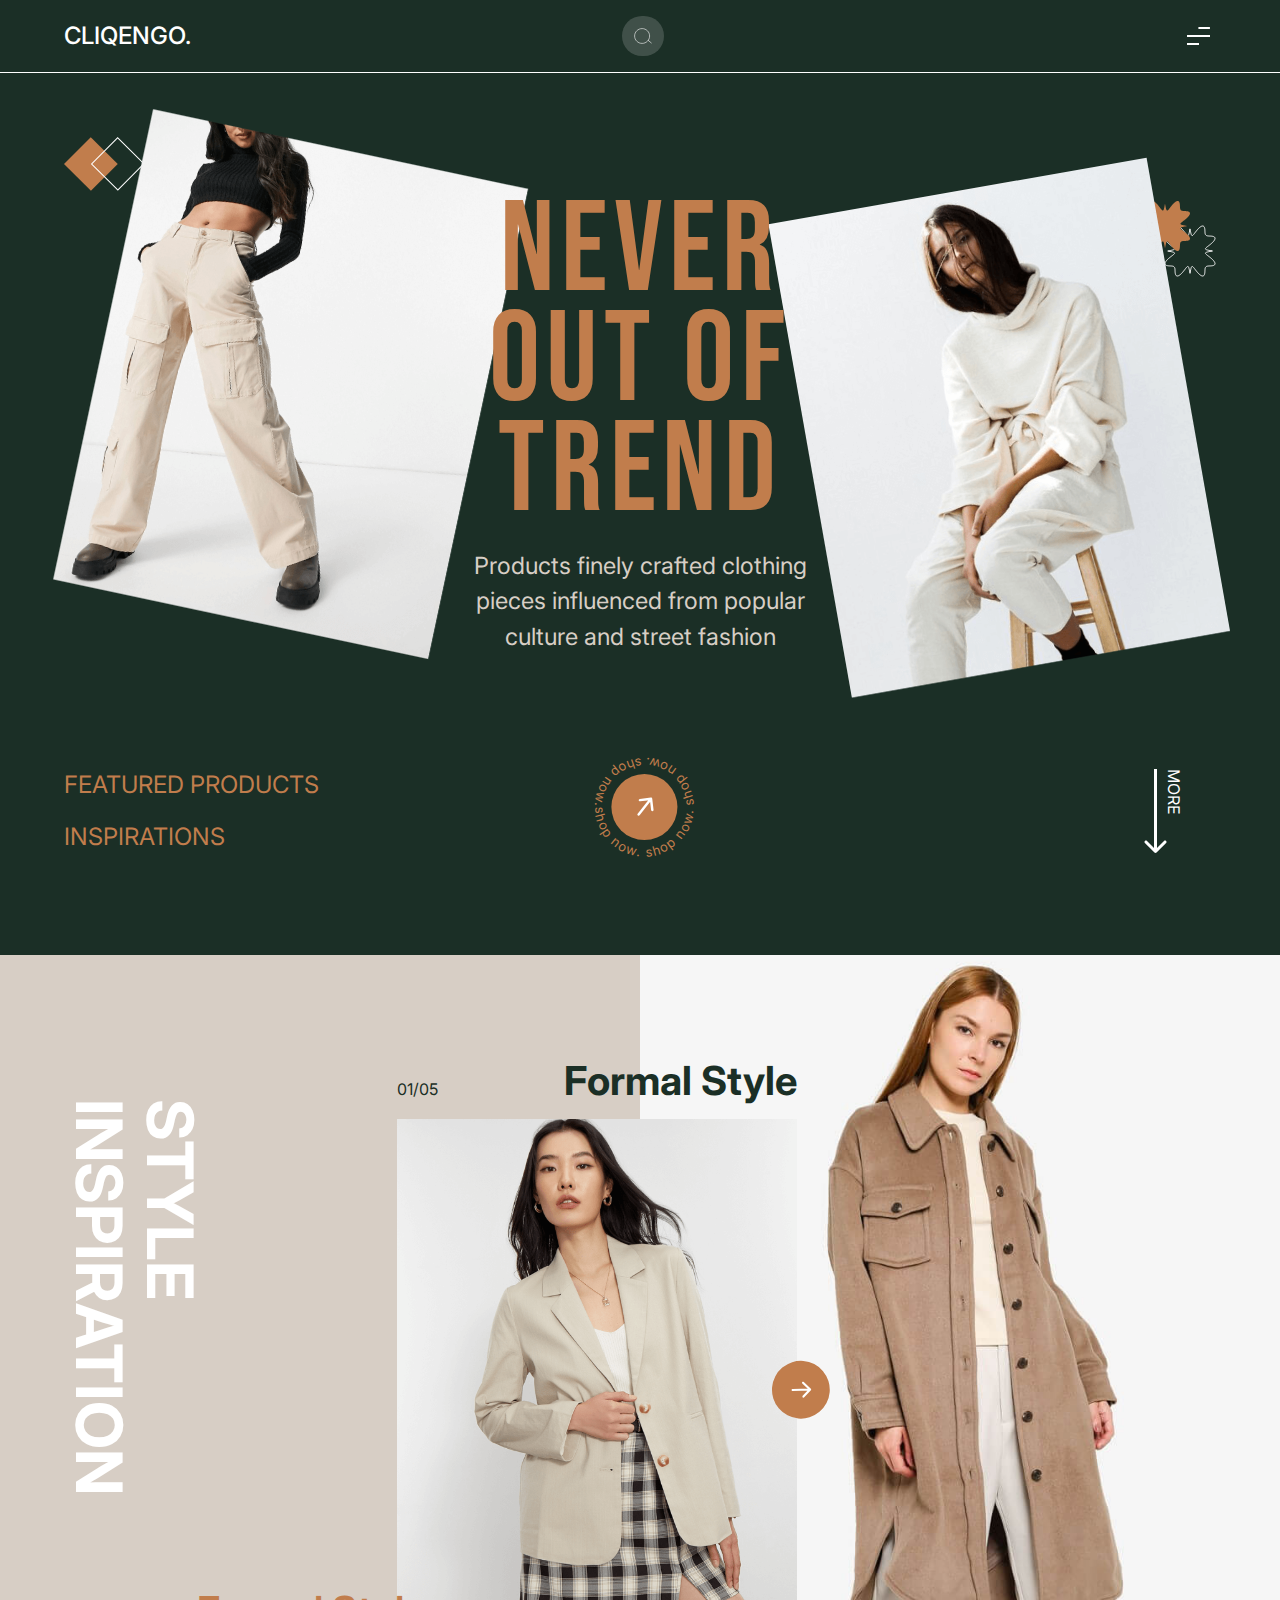
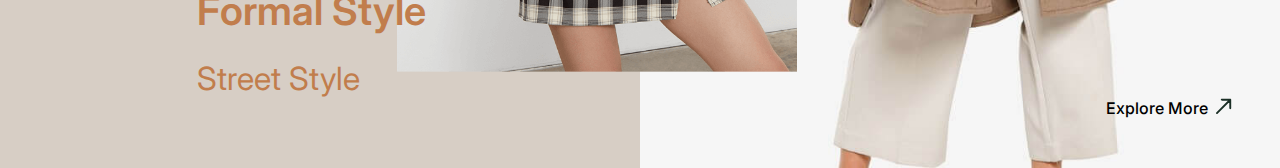
==== index.html @ 735a8223 "add prettier config" ====
<!DOCTYPE html>
<html lang="en">
    <head>
        <meta charset="UTF-8" />
        <meta http-equiv="X-UA-Compatible" content="IE=edge" />
        <meta name="viewport" content="width=device-width, initial-scale=1.0" />
        <link rel="preconnect" href="https://fonts.googleapis.com" />
        <link rel="preconnect" href="https://fonts.gstatic.com" crossorigin />
        <link
            href="https://fonts.googleapis.com/css2?family=Bebas+Neue&family=Inter:wght@200;300;400;500;600;700&display=swap"
            rel="stylesheet"
        />
        <link rel="stylesheet" href="global.css" />
        <link rel="stylesheet" href="index.css" />
        <script src="index.js" defer></script>
        <title>CLIQENGO - Home</title>
    </head>
    <body>
        <!-- HEADER -->
        <header>
            <div class="container flex-sb-center">
                <a class="logo" href="/">CLIQENGO.</a>
                <div class="input-wrapper">
                    <img
                        class="input-icon"
                        src="/assets/icons/search-icon.svg"
                        alt="search icon"
                    />
                    <input
                        class="search-input"
                        type="search"
                        placeholder="Search"
                    />
                </div>
                <button class="hamburger-menu">
                    <span class="line-menu"></span>
                    <span class="line-menu"></span>
                    <span class="line-menu"></span>
                </button>
            </div>
        </header>

        <!-- HERO SECTION -->
        <section class="hero">
            <div class="container">
                <div class="heading-container flex">
                    <img
                        class="decoration decoration__square"
                        src="/assets/icons/twin-square-decoration.svg"
                        alt="square decoration"
                    />
                    <img
                        class="decoration decoration__star"
                        src="/assets/icons/star-decoration.svg"
                        alt="star decoration"
                    />
                    <img
                        class="hero-image hero-image__left"
                        src="/assets/hero-image-left.png"
                        alt="a woman model posing"
                    />
                    <div class="heading-wrapper flex-sb-center">
                        <h1>
                            NEVER<br />
                            OUT OF<br />
                            TREND
                        </h1>
                        <p>
                            Products finely crafted clothing pieces influenced
                            from popular culture and street fashion
                        </p>
                    </div>
                    <img
                        class="hero-image hero-image__right"
                        src="/assets/hero-image-right.png"
                        alt="a woman model posing beautifully"
                    />
                </div>

                <div class="hero__subsection flex-sb-center">
                    <ul class="links-wrapper">
                        <li><a href="#">FEATURED PRODUCTS</a></li>
                        <li><a href="#">INSPIRATIONS</a></li>
                    </ul>

                    <a class="shop-button" href="#">
                        <svg
                            width="155"
                            height="155"
                            viewBox="0 0 155 155"
                            fill="none"
                            xmlns="http://www.w3.org/2000/svg"
                        >
                            <defs>
                                <path
                                    id="path-circle"
                                    d=" M 78, 77 m -60, 0 a 60,60 0 1,0 120,0 a 60,60 0 1,0 -120,0"
                                />
                            </defs>
                            <circle cx="78" cy="77" r="40" fill="#C17D4C" />

                            <path
                                d="M69.8227 85.0705C69.3093 85.7208 69.4203 86.664 70.0705 87.1773C70.7208 87.6907 71.664 87.5797 72.1773 86.9295L69.8227 85.0705ZM87.4897 66.8247C87.3929 66.002 86.6475 65.4135 85.8247 65.5103L72.4172 67.0876C71.5945 67.1844 71.0059 67.9299 71.1027 68.7526C71.1995 69.5754 71.945 70.1639 72.7677 70.0671L84.6855 68.665L86.0876 80.5828C86.1844 81.4055 86.9299 81.9941 87.7526 81.8973C88.5754 81.8005 89.1639 81.055 89.0671 80.2323L87.4897 66.8247ZM72.1773 86.9295L87.1773 67.9295L84.8227 66.0705L69.8227 85.0705L72.1773 86.9295Z"
                                fill="white"
                            />

                            <text
                                font-size="16"
                                fill="#C17D4C"
                                letter-spacing="1.2"
                            >
                                <textPath xlink:href="#path-circle">
                                    shop now. shop now. shop now. shop now.
                                </textPath>
                            </text>
                        </svg>
                    </a>

                    <a class="more-direction">
                        <p>MORE</p>
                        <svg
                            width="108"
                            height="23"
                            viewBox="0 0 108 23"
                            fill="none"
                            xmlns="http://www.w3.org/2000/svg"
                        >
                            <path
                                d="M1.5 10C0.671573 10 0 10.6716 0 11.5C0 12.3284 0.671573 13 1.5 13L1.5 10ZM107.561 12.5607C108.146 11.9749 108.146 11.0251 107.561 10.4393L98.0147 0.893398C97.4289 0.307612 96.4792 0.307612 95.8934 0.893398C95.3076 1.47918 95.3076 2.42893 95.8934 3.01472L104.379 11.5L95.8934 19.9853C95.3076 20.5711 95.3076 21.5208 95.8934 22.1066C96.4792 22.6924 97.4289 22.6924 98.0147 22.1066L107.561 12.5607ZM1.5 13L106.5 13V10L1.5 10L1.5 13Z"
                                fill="white"
                            />
                        </svg>
                    </a>
                </div>
            </div>
        </section>

        <!-- INSPIRATION STYLE SECTION -->
        <section class="style-inspiration">
            <div class="big-container flex">
                <img
                    class="inspiration-right-image"
                    src="/assets/style-inspiration-right.jpg"
                    alt="woman poses exquisitely"
                />
                <a href="/" class="explore-more-button">
                    Explore More
                    <img
                        src="/assets/icons/arrow-outlink.svg"
                        alt="arrow outlink"
                    />
                </a>

                <div class="inspiration-content-wrapper container flex">
                    <h2>
                        STYLE <br />
                        INSPIRATION
                    </h2>

                    <div class="inspiration-content">
                        <div class="title-wrapper flex">
                            <p>01/05</p>
                            <h3>Formal Style</h3>
                        </div>
                        <img
                            src="/assets/style-inspiration-left.png"
                            alt="a model poses on a stool"
                        />

                        <svg
                            class="arrow-right"
                            width="155"
                            height="155"
                            viewBox="0 0 155 155"
                            fill="none"
                            xmlns="http://www.w3.org/2000/svg"
                        >
                            <circle cx="78" cy="77" r="40" fill="#C17D4C" />

                            <path
                                d="M69.8227 85.0705C69.3093 85.7208 69.4203 86.664 70.0705 87.1773C70.7208 87.6907 71.664 87.5797 72.1773 86.9295L69.8227 85.0705ZM87.4897 66.8247C87.3929 66.002 86.6475 65.4135 85.8247 65.5103L72.4172 67.0876C71.5945 67.1844 71.0059 67.9299 71.1027 68.7526C71.1995 69.5754 71.945 70.1639 72.7677 70.0671L84.6855 68.665L86.0876 80.5828C86.1844 81.4055 86.9299 81.9941 87.7526 81.8973C88.5754 81.8005 89.1639 81.055 89.0671 80.2323L87.4897 66.8247ZM72.1773 86.9295L87.1773 67.9295L84.8227 66.0705L69.8227 85.0705L72.1773 86.9295Z"
                                fill="white"
                            />
                        </svg>

                        <p class="text-decor text-decor__formal">
                            Formal Style
                        </p>
                        <p class="text-decor text-decor__street">
                            Street Style
                        </p>
                    </div>
                </div>
            </div>
        </section>
    </body>
</html>
---- global.css ----
:root {
    --color-green: rgba(27, 47, 38);
    --color-brown: rgba(193, 125, 76);
    --color-cream: rgba(215, 206, 197);
    --color-light-gray: rgba(217, 217, 217, 0.2);
    --color-white: rgba(255, 255, 255);
    --color-black: rgba(0, 0, 0);
    --font-bebas: "Bebas Neue", sans-serif;
    --font-inter: "Inter", sans-serif;
}

/* ------------------------------ CSS RESET --------------------------------- */

*,
*::before,
*::after {
    box-sizing: border-box;
}

/* Remove default margin */
body,
h1,
h2,
h3,
h4,
p,
figure,
blockquote,
dl,
dd {
    margin: 0;
}

/* Set core root defaults */
html {
    scroll-behavior: smooth;
}

/* Set core body defaults */
body {
    min-height: 100vh;
    text-rendering: optimizeSpeed;
    line-height: 1.5;
    font-family: var(--font-inter);
}

h1 {
    font-family: var(--font-bebas);
    font-weight: 400;
}

a {
    text-decoration: none;
    color: unset;
    text-decoration-skip-ink: auto;
}

/* Make images easier to work with */
img,
picture {
    max-width: 100%;
    display: block;
}

/* Inherit fonts for inputs and buttons */
input,
button,
textarea,
select {
    font: inherit;
}

/* ------------------------------ UTILITIES --------------------------------- */

.container {
    width: clamp(300px, 90vw, 1400px);
    margin-inline: auto;
}

.flex-sb-center {
    display: flex;
    justify-content: space-between;
    align-items: center;
}

.flex {
    display: flex;
}

/* ------------------------------ HEADER ------------------------------------- */

header {
    background-color: var(--color-green);
    padding-block: 1rem;
    border-bottom: 1px solid var(--color-white);
}

.logo {
    color: var(--color-white);
    font-size: 1.5rem;
    font-weight: 500;
}

.logo:hover {
    opacity: 0.75;
}

.input-wrapper {
    position: relative;
    margin-left: -7.5%;
}

.input-icon {
    position: absolute;
    height: 40%;
    top: 50%;
    left: 0.75rem;
    transform: translate(0, -50%);
    pointer-events: none;
}

.search-input {
    background-color: var(--color-light-gray);
    border-radius: 2.5rem;
    padding: 0.5rem 1rem 0.5rem 0;
    border: none;
    color: var(--color-white);
    transform-origin: center;
    text-indent: 2.5rem;
    width: 2.625rem;
    will-change: width;
    transition: width 0.5s ease;
}

.search-input:focus {
    outline: 1px solid var(--color-white);
    width: 20rem;
}

.search-input::-webkit-search-cancel-button {
    display: none;
}

.hamburger-menu {
    background-color: transparent;
    border: none;
    display: flex;
    flex-direction: column;
    gap: 0.375rem;
    cursor: pointer;
}

.line-menu {
    display: inline-block;
    height: 2px;
    width: 1.4275rem;
    will-change: transform;
    transform-origin: center left;
    transition: all 300ms ease;
    background-color: var(--color-white);
}

.line-menu:first-child {
    transform-origin: center right;
    transform: scale(0.5, 1);
}

.line-menu:last-child {
    transform: scale(0.5, 1);
}

.hamburger-menu.active .line-menu:first-child {
    transform: scale(1, 1) rotate(-45deg);
}

.hamburger-menu.active .line-menu:nth-child(2) {
    opacity: 0;
}

.hamburger-menu.active .line-menu:last-child {
    transform-origin: center right;
    transform: scale(1, 1) rotate(45deg);
}
---- index.css ----
/* ------------------------------- HERO SECTION ------------------------------- */

.hero {
    background-color: var(--color-green);
    padding-block-start: 7rem;
    overflow-x: hidden;
}

.heading-container {
    position: relative;
    justify-content: center;
    align-items: center;
}

.heading-container .decoration {
    position: absolute;
}

.decoration__square {
    top: -3rem;
    left: 0;
}

.decoration__star {
    top: 1rem;
    right: 0;
}

.heading-wrapper {
    flex-direction: column;
}

.heading-wrapper h1 {
    font-size: clamp(5rem, 10vw, 10rem);
    line-height: 0.86;
    text-align: center;
    z-index: 2;
    letter-spacing: calc(5 * 0.01em);
    white-space: nowrap;
    color: var(--color-brown);
}

.heading-wrapper p {
    color: var(--color-cream);
    text-align: center;
    font-size: clamp(0.875rem, 1.85vw, 1.5rem);
    max-width: 24ch;
    margin-block-start: 1.25rem;
}

.heading-container .hero-image {
    min-width: 10rem;
    max-width: 24rem;
}

.heading-container .hero-image__left {
    transform-origin: bottom right;
    transform: rotate(12deg) translateX(-2rem);
}

.heading-container .hero-image__right {
    transform-origin: bottom left;
    transform: translate(2rem, 2rem) rotate(-10deg);
}

.hero__subsection {
    margin-block: 4rem;
}

.links-wrapper {
    padding: 0;
}

.links-wrapper li {
    font-size: 1.5rem;
    list-style: none;
    color: var(--color-brown);
    text-underline-offset: 0.5rem;
}

.links-wrapper li:hover {
    text-decoration: underline;
}

.links-wrapper li:not(:first-child) {
    margin-block-start: 1rem;
}

.shop-button {
    display: block;
    margin-inline-start: -12%;
    width: 8rem;
}

.shop-button svg {
    transition: transform 500ms ease;
    width: 100%;
}

.shop-button:hover svg {
    transform: rotate(360deg);
}

.more-direction {
    display: block;
    color: var(--color-white);
    transform: rotate(90deg) translateX(0.75rem);
    overflow-x: hidden;
    background-color: transparent;
    cursor: pointer;
}

.more-direction svg {
    margin-block-start: -1rem;
    transform-origin: center left;
    transition: transform 200ms ease;
    transform: translateX(-1.5rem);
}

.more-direction:hover svg {
    transform: translateX(-0.25rem);
}

/* -------------------------------- STYLE INSPIRATION SECTION ---------------------------- */

.style-inspiration {
    background-color: var(--color-cream);
    overflow-y: hidden;
}

.big-container {
    max-width: 1600px;
    margin-inline: auto;
    position: relative;
    align-items: center;
}

.inspiration-right-image {
    position: absolute;
    top: 0;
    right: 0;
    width: 50%;
    /* height: 100%; */
}

.explore-more-button {
    position: absolute;
    bottom: 0;
    right: 0;
    margin: 0 3rem 3rem 0;
    font-weight: 500;
}

.explore-more-button:hover {
    opacity: 0.75;
}

.explore-more-button img {
    display: inline-block;
    height: 1em;
    margin-inline-start: 0.25rem;
}

.inspiration-content-wrapper {
    z-index: 3;
    gap: 12rem;
    margin-block: 6rem;
}

.inspiration-content-wrapper h2 {
    font-size: 4rem;
    color: var(--color-white);
    writing-mode: vertical-rl;
    line-height: 1.1;
    margin-inline-start: 3rem;
}

.inspiration-content {
    color: var(--color-green);
    position: relative;
}

.inspiration-content img {
    max-width: 25rem;
    margin-block-start: 0.5rem;
}

.title-wrapper {
    align-items: baseline;
    justify-content: space-between;
}

.title-wrapper h3 {
    font-size: 2.5rem;
}

.arrow-right {
    position: absolute;
    top: 50%;
    right: 0rem;
    width: 7rem;
    transform-origin: center;
    transform: rotate(50deg) translate(0, -50%);
}

.text-decor {
    position: absolute;
    color: var(--color-brown);
    bottom: 5%;
    left: -50%;
}

.text-decor__formal {
    font-size: 2.5rem;
    font-weight: 600;
}

.text-decor__street {
    font-size: 2rem;
    font-weight: 400;
    bottom: -5%;
}
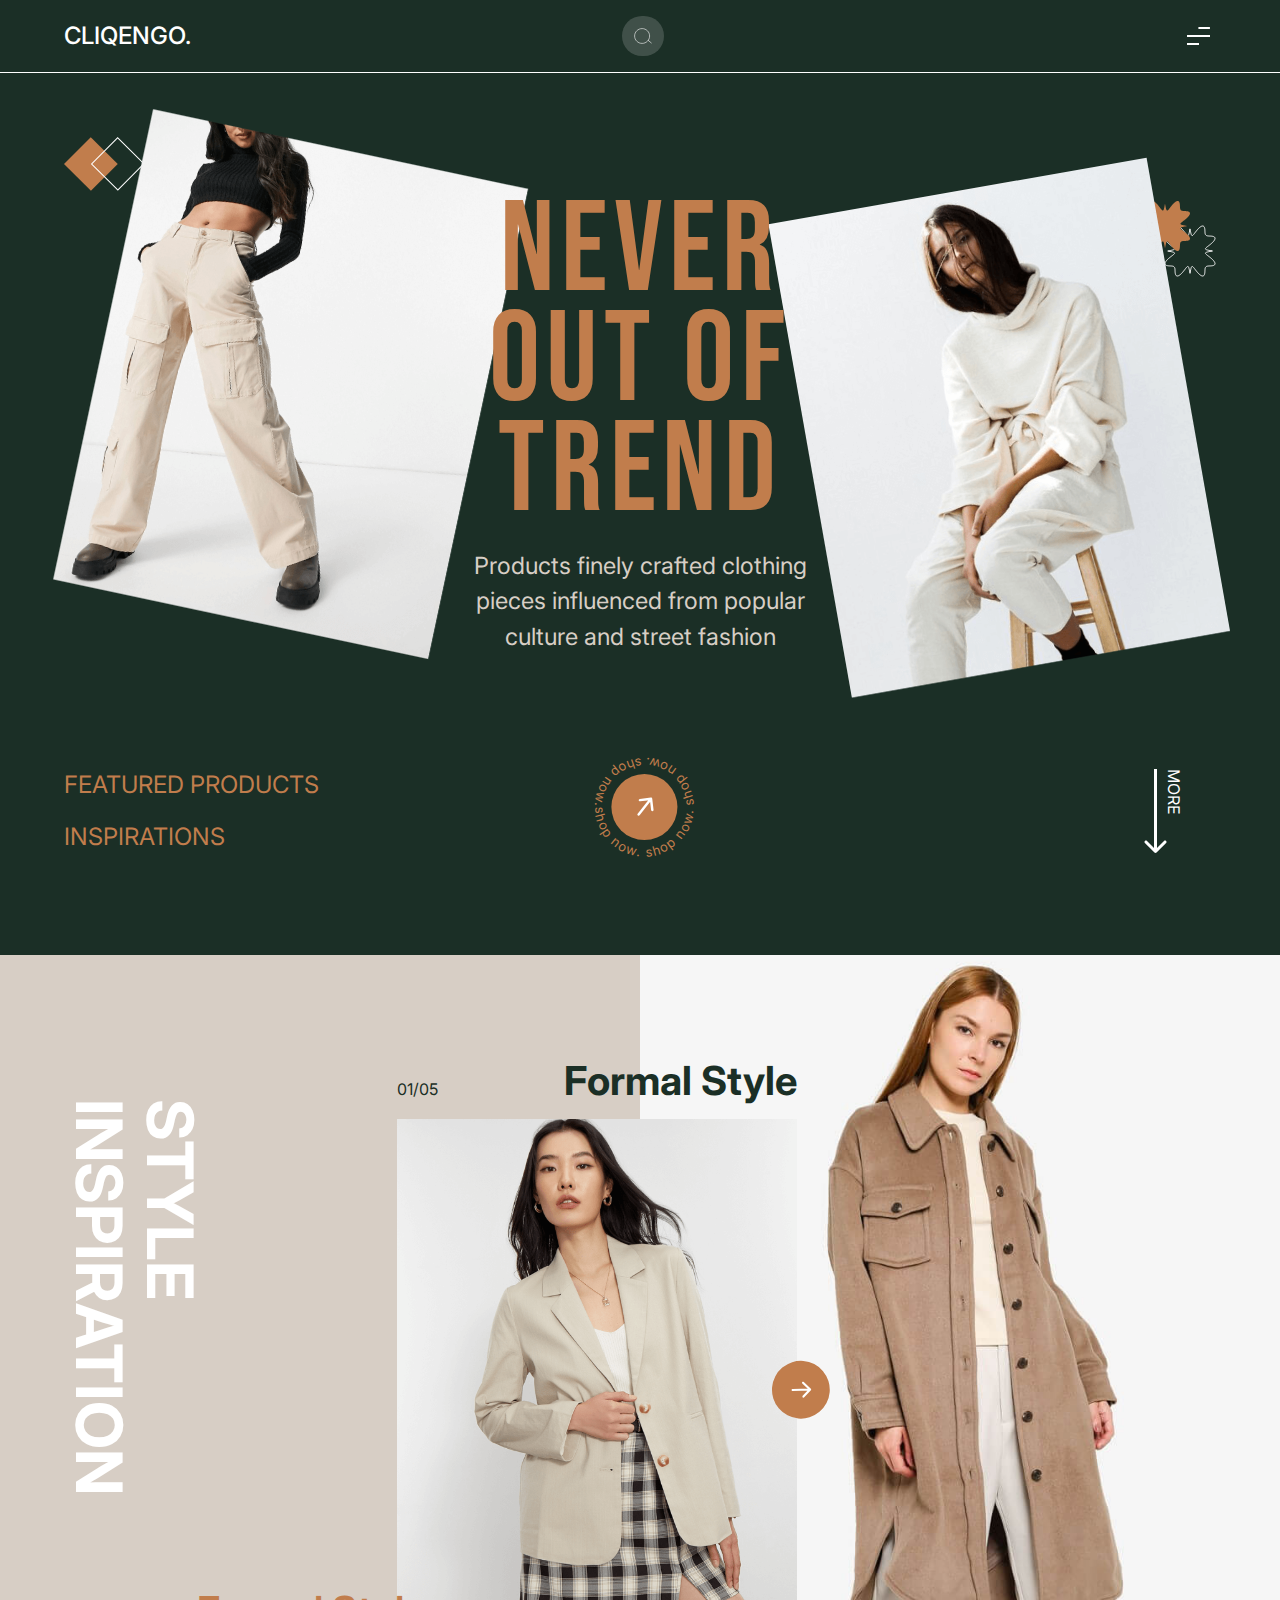
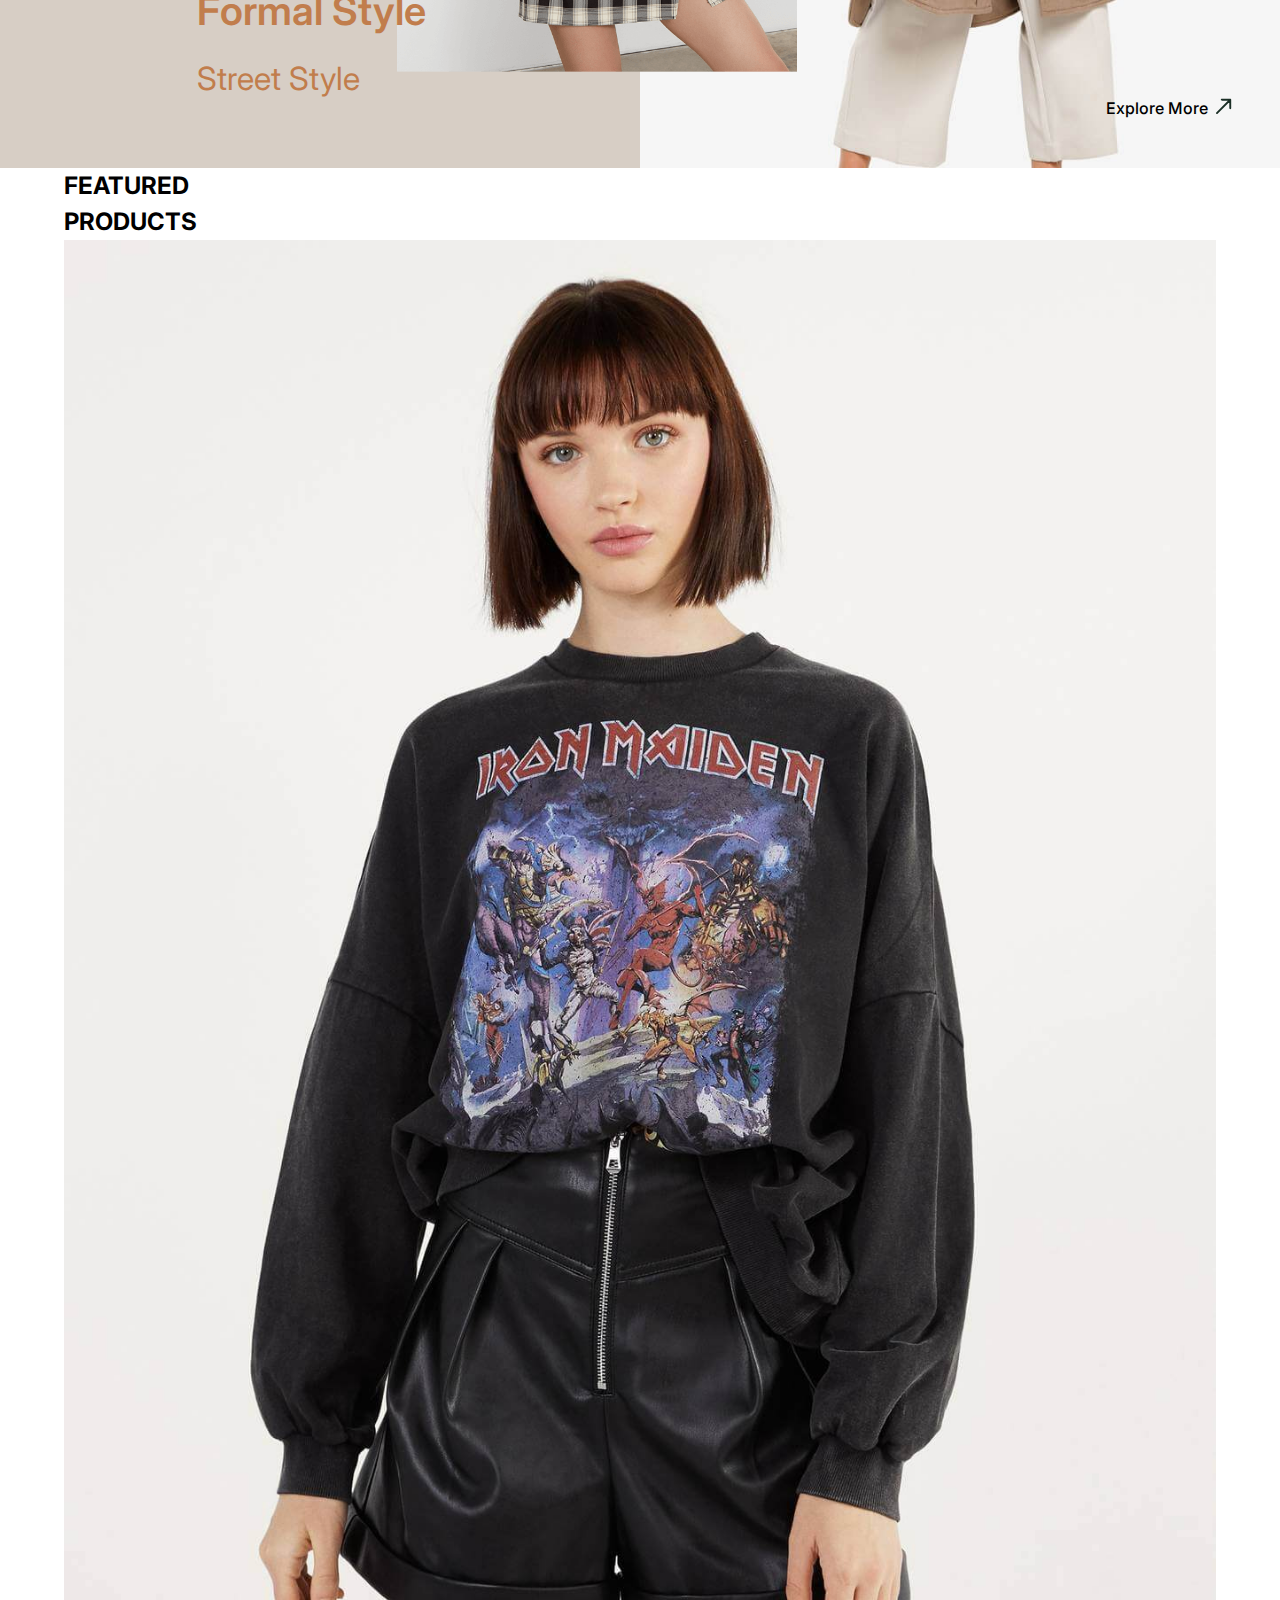
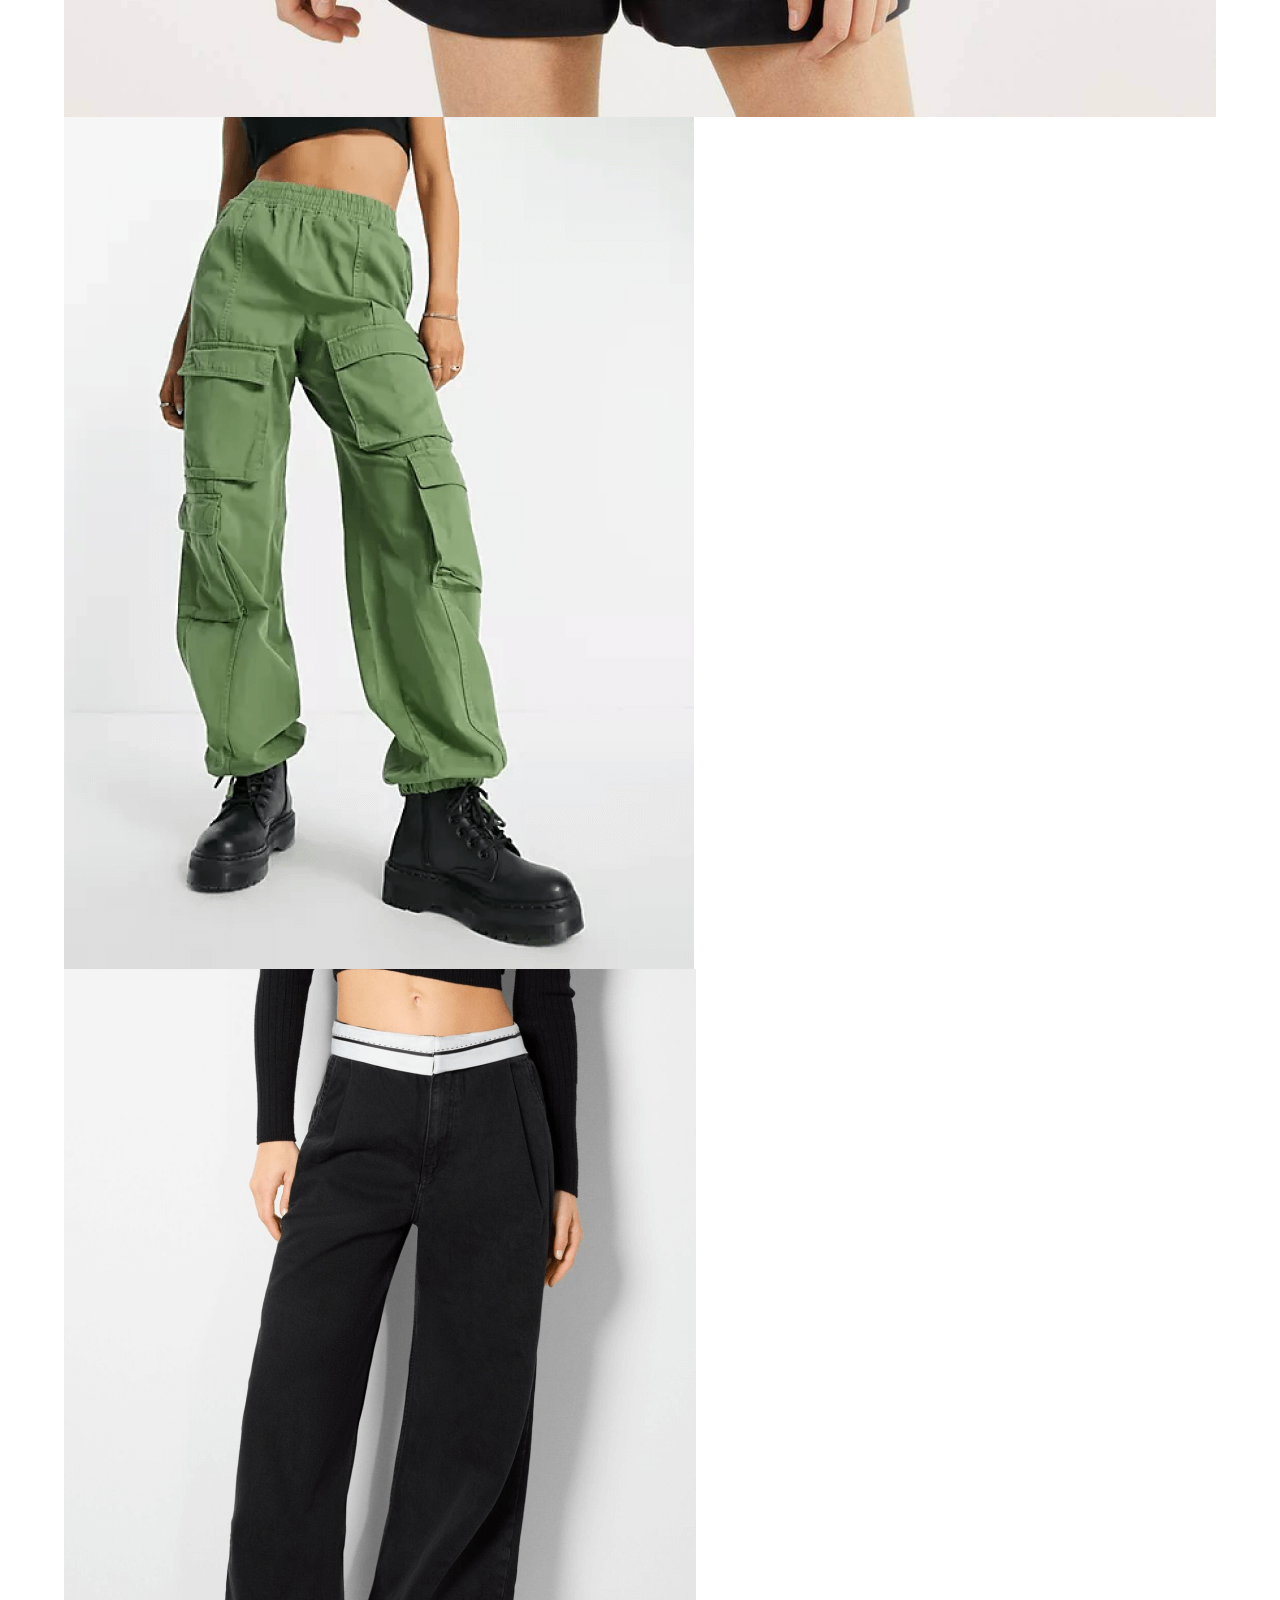
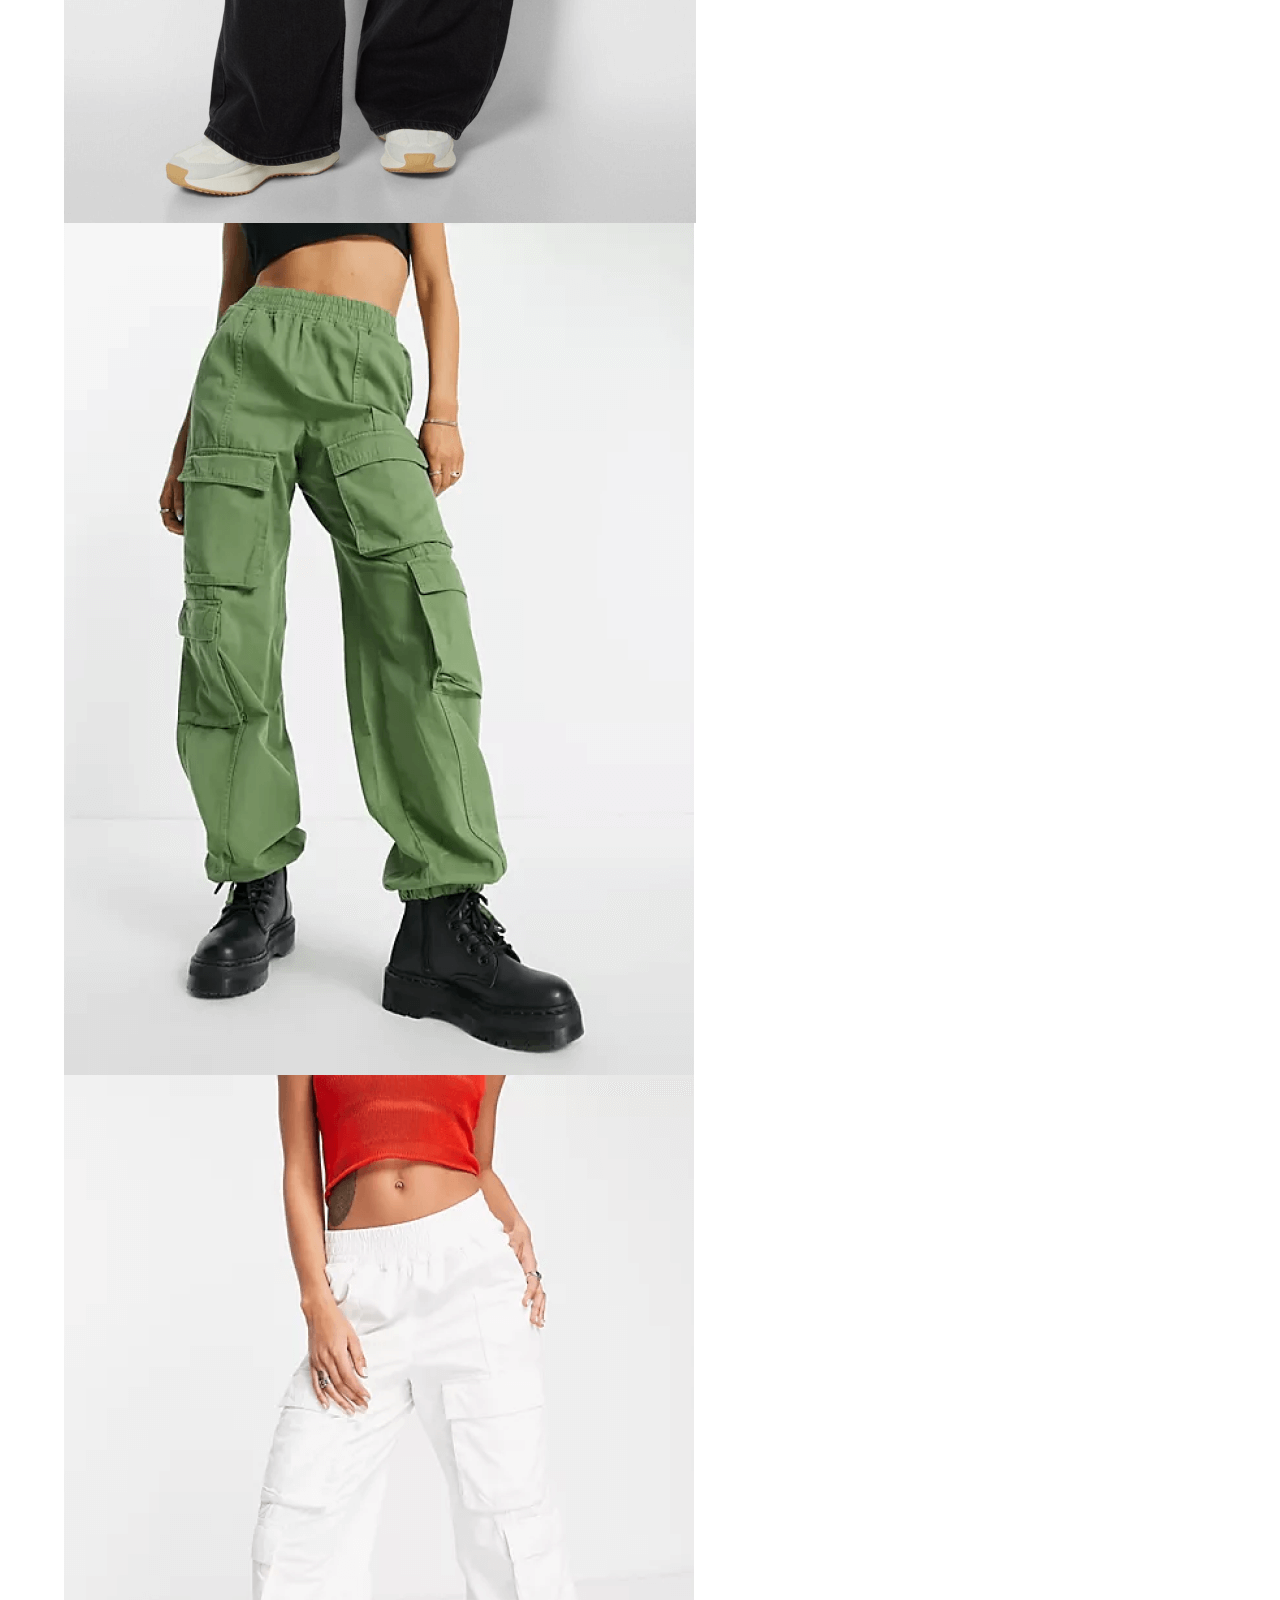
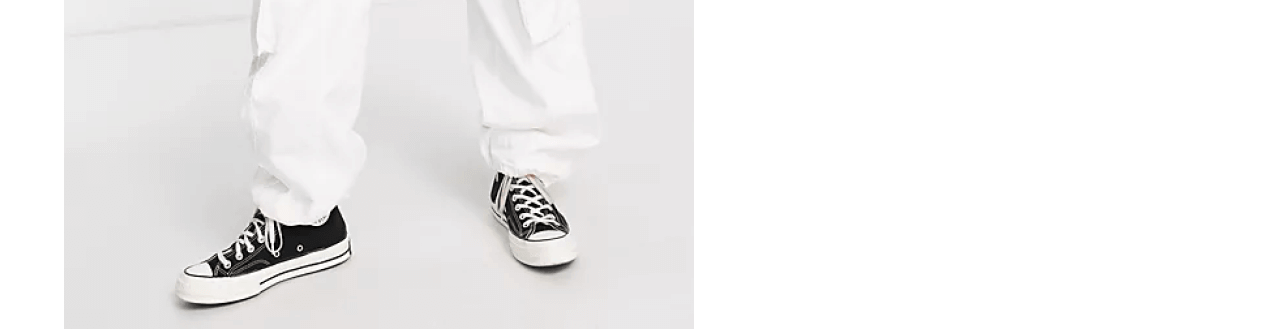
==== commit 12a05eb0: "add prettier" ====
--- a/index.html
+++ b/index.html
@@ -193,5 +193,38 @@
                 </div>
             </div>
         </section>
+
+        <!-- FEATURED PRODUCTS SECTION -->
+        <section class="featured-products">
+            <div class="products-container container">
+                <div class="main-product">
+                    <h2>
+                        FEATURED <br />
+                        PRODUCTS
+                    </h2>
+                    <img src="/assets/featured-product-1.png" alt="" />
+                </div>
+                <img
+                    class="product-item-1"
+                    src="assets/featured-product-2.png"
+                    alt="product image 1"
+                />
+                <img
+                    class="product-item-2"
+                    src="assets/featured-product-3.png"
+                    alt="product image 2"
+                />
+                <img
+                    class="product-item-3"
+                    src="assets/featured-product-2.png"
+                    alt="product image 3"
+                />
+                <img
+                    class="product-item-4"
+                    src="assets/featured-product-4.png"
+                    alt="product image 4"
+                />
+            </div>
+        </section>
     </body>
 </html>
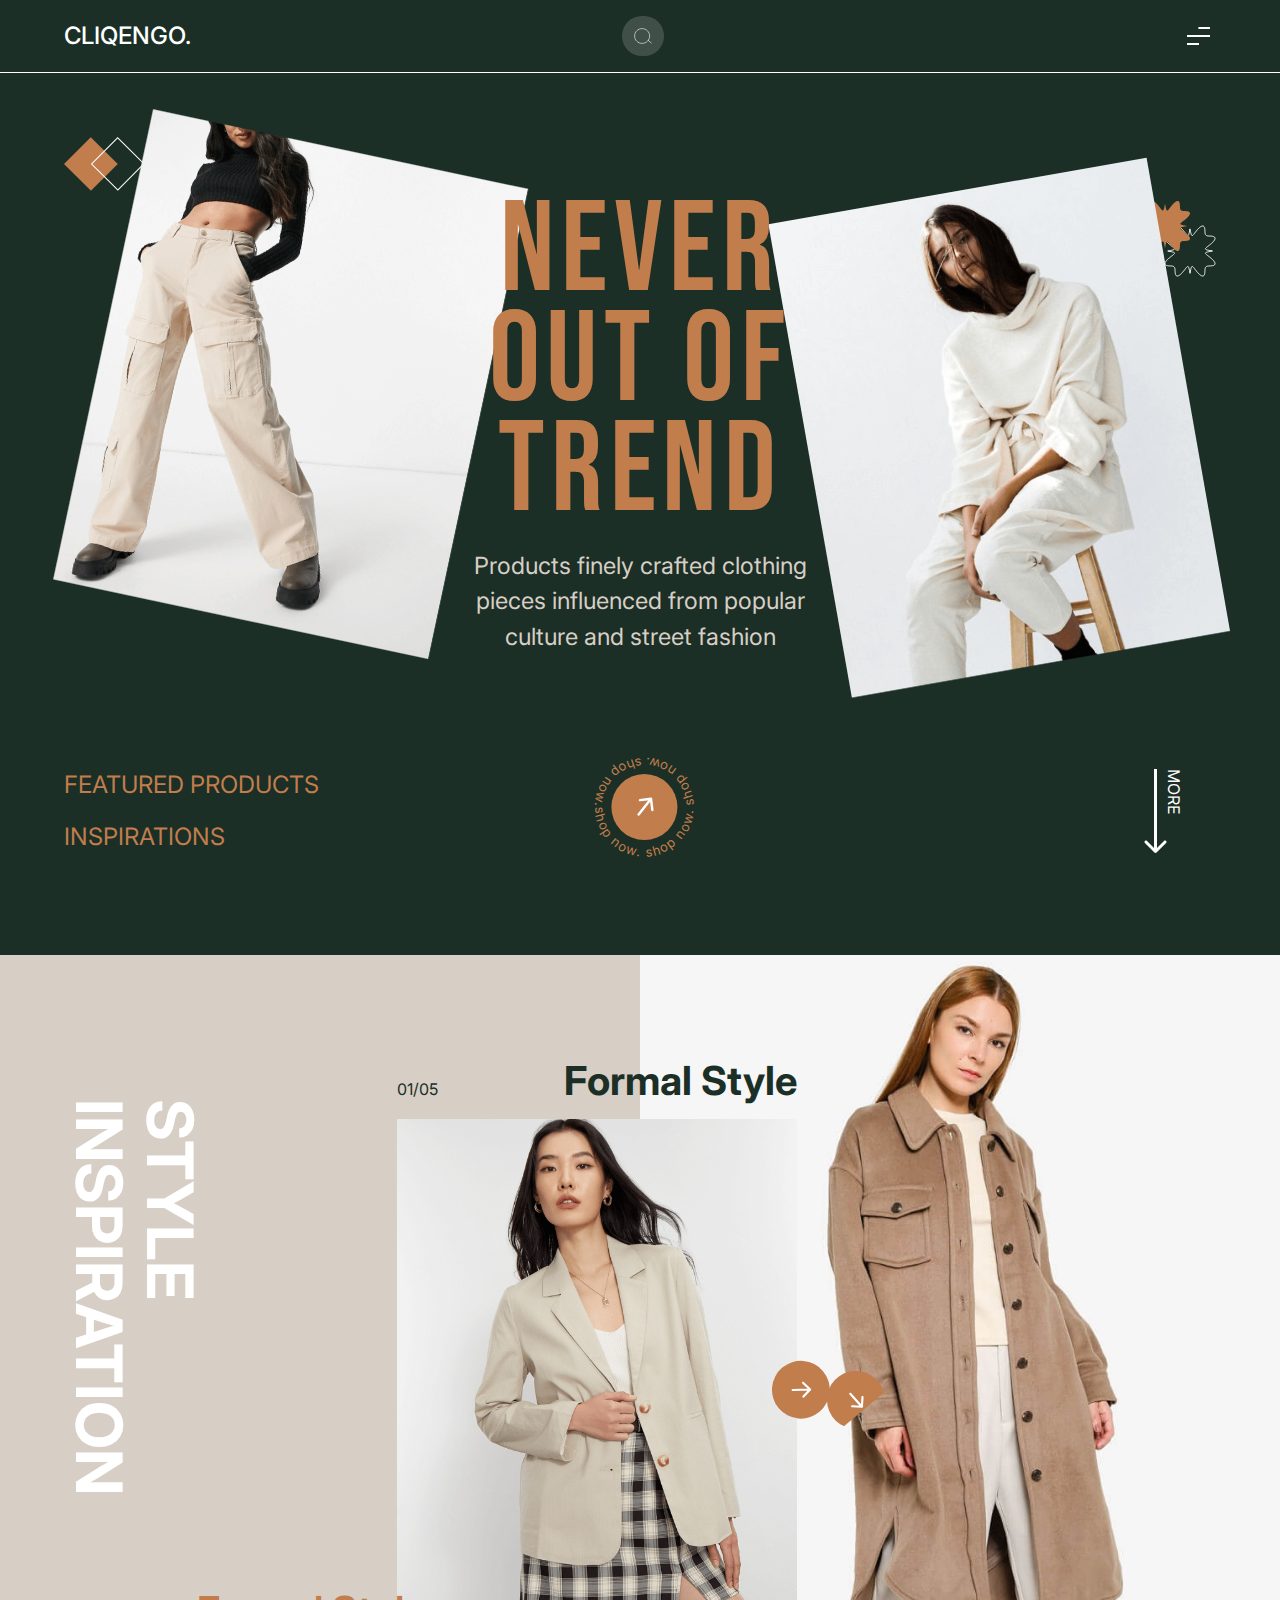
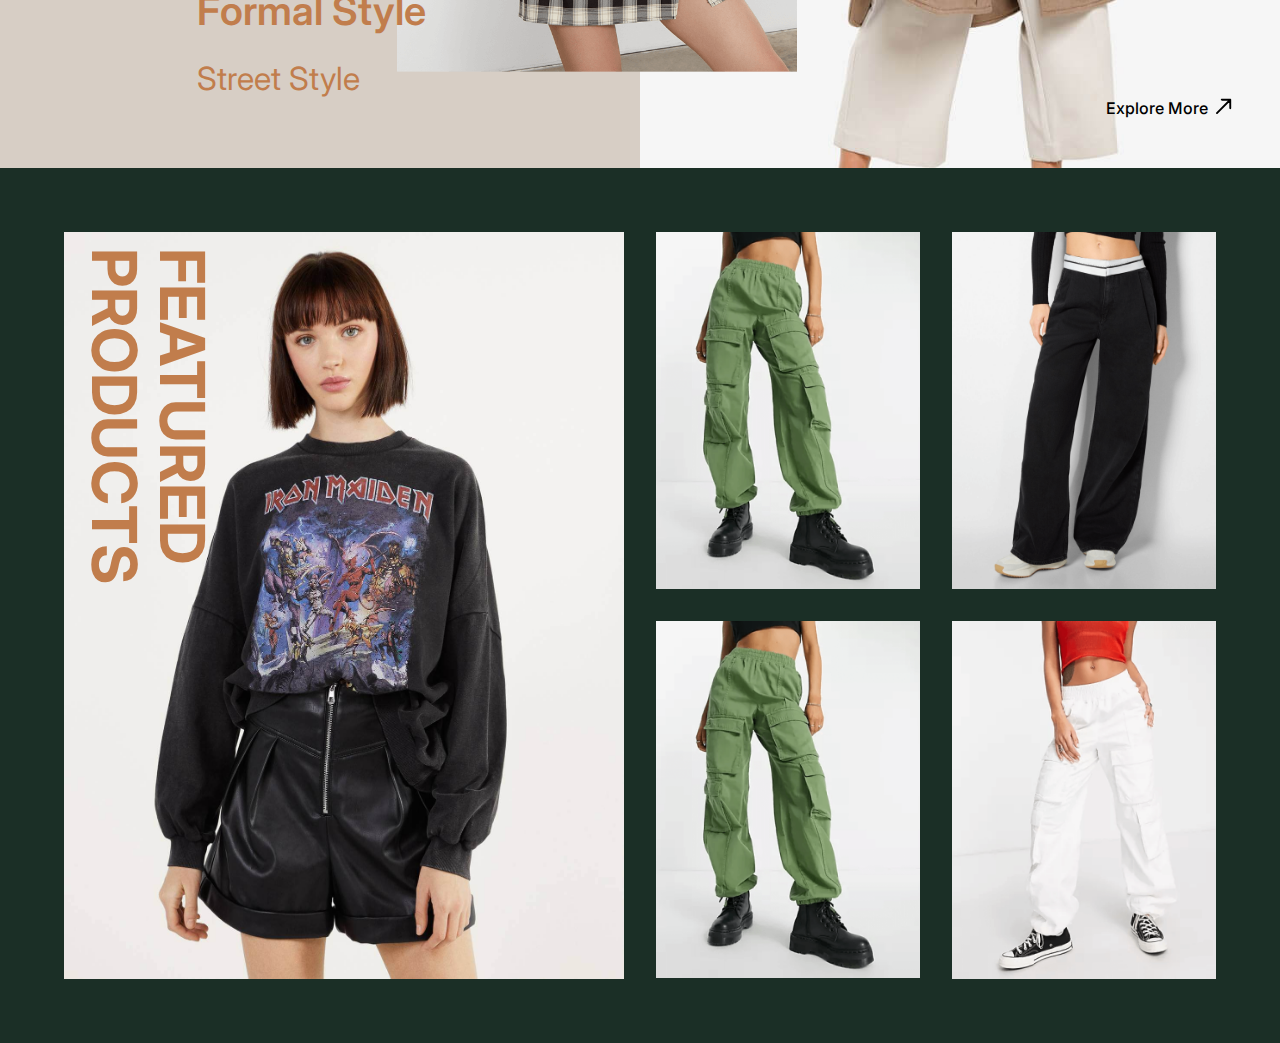
==== commit 678d0708: "Merge branch 'main' into featured-products-section" ====
--- a/index.html
+++ b/index.html
@@ -176,13 +176,38 @@
                             xmlns="http://www.w3.org/2000/svg"
                         >
                             <circle cx="78" cy="77" r="40" fill="#C17D4C" />
+                        <svg
+                            class="arrow-right"
+                            width="155"
+                            height="155"
+                            viewBox="0 0 155 155"
+                            fill="none"
+                            xmlns="http://www.w3.org/2000/svg"
+                        >
+                            <circle cx="78" cy="77" r="40" fill="#C17D4C" />
 
                             <path
                                 d="M69.8227 85.0705C69.3093 85.7208 69.4203 86.664 70.0705 87.1773C70.7208 87.6907 71.664 87.5797 72.1773 86.9295L69.8227 85.0705ZM87.4897 66.8247C87.3929 66.002 86.6475 65.4135 85.8247 65.5103L72.4172 67.0876C71.5945 67.1844 71.0059 67.9299 71.1027 68.7526C71.1995 69.5754 71.945 70.1639 72.7677 70.0671L84.6855 68.665L86.0876 80.5828C86.1844 81.4055 86.9299 81.9941 87.7526 81.8973C88.5754 81.8005 89.1639 81.055 89.0671 80.2323L87.4897 66.8247ZM72.1773 86.9295L87.1773 67.9295L84.8227 66.0705L69.8227 85.0705L72.1773 86.9295Z"
                                 fill="white"
                             />
                         </svg>
-
+                            <path
+                                d="M69.8227 85.0705C69.3093 85.7208 69.4203 86.664 70.0705 87.1773C70.7208 87.6907 71.664 87.5797 72.1773 86.9295L69.8227 85.0705ZM87.4897 66.8247C87.3929 66.002 86.6475 65.4135 85.8247 65.5103L72.4172 67.0876C71.5945 67.1844 71.0059 67.9299 71.1027 68.7526C71.1995 69.5754 71.945 70.1639 72.7677 70.0671L84.6855 68.665L86.0876 80.5828C86.1844 81.4055 86.9299 81.9941 87.7526 81.8973C88.5754 81.8005 89.1639 81.055 89.0671 80.2323L87.4897 66.8247ZM72.1773 86.9295L87.1773 67.9295L84.8227 66.0705L69.8227 85.0705L72.1773 86.9295Z"
+                                fill="white"
+                            />
+                        </svg>
+
+                        <p class="text-decor text-decor__formal">
+                            Formal Style
+                        </p>
+                        <p class="text-decor text-decor__street">
+                            Street Style
+                        </p>
+                    </div>
+                </div>
+            </div>
+        </section>
+    </body>
                         <p class="text-decor text-decor__formal">
                             Formal Style
                         </p>
--- a/index.css
+++ b/index.css
@@ -220,3 +220,52 @@
     font-weight: 400;
     bottom: -5%;
 }
+
+/* -------------------------------- FEATURED PRODUCTS SECTION ---------------------------- */
+
+.featured-products {
+    background-color: var(--color-green);
+    padding-block: 4rem;
+}
+
+.products-container {
+    display: grid;
+    gap: 2rem;
+    grid-template-columns: repeat(8, 1fr);
+    grid-template-rows: repeat(2, auto);
+}
+
+.main-product {
+    position: relative;
+    grid-area: 1 / 1 / 3 / 5;
+}
+
+.main-product h2 {
+    position: absolute;
+    top: 1rem;
+    left: 1rem;
+    color: var(--color-brown);
+    font-size: clamp(2rem, 4vw + 0.675rem, 4rem);
+    writing-mode: vertical-rl;
+    line-height: 1.1;
+}
+
+.main-product img {
+    height: 100%;
+}
+
+.product-item-1 {
+    grid-area: 1 / 5 / span 1 / span 2;
+}
+
+.product-item-2 {
+    grid-area: 1 / 7 / span 1 / span 2;
+}
+
+.product-item-3 {
+    grid-area: 2 / 5 / span 1 / span 2;
+}
+
+.product-item-4 {
+    grid-area: 2 / 7 / span 1 / span 2;
+}
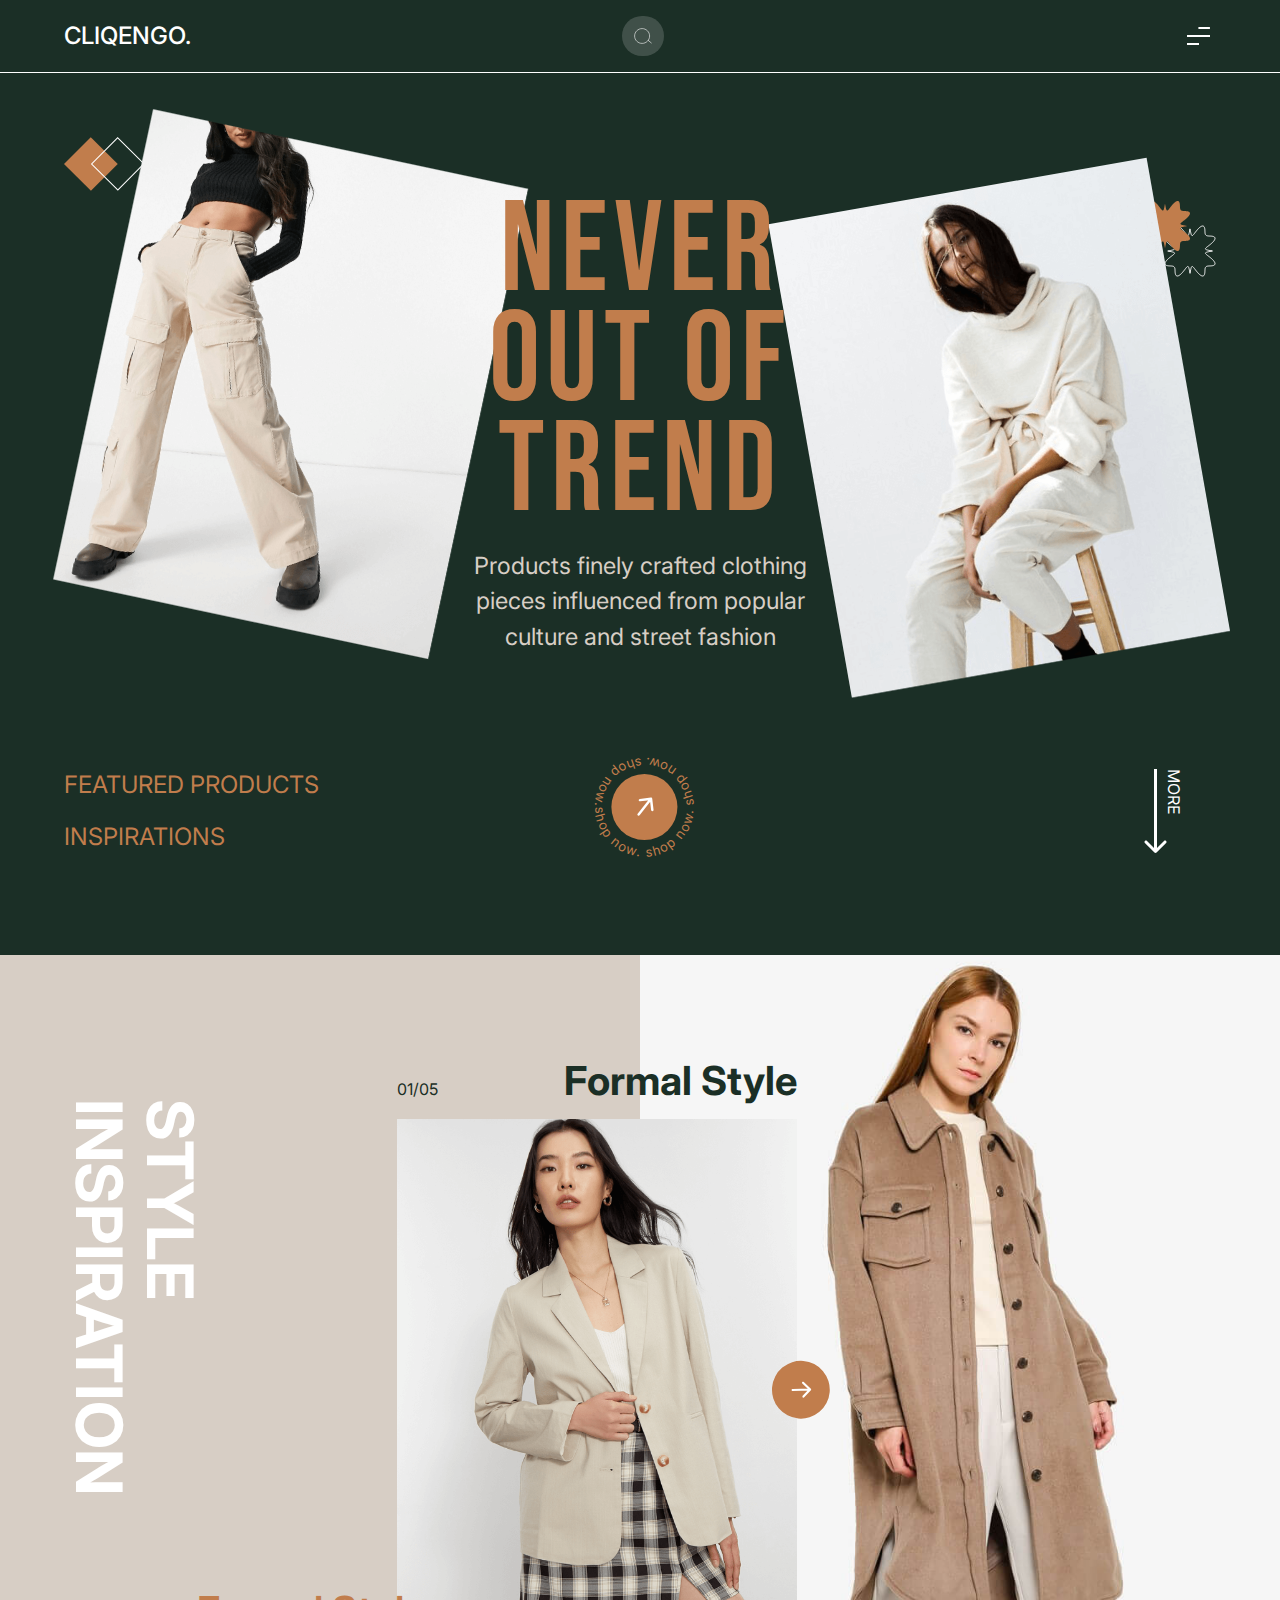
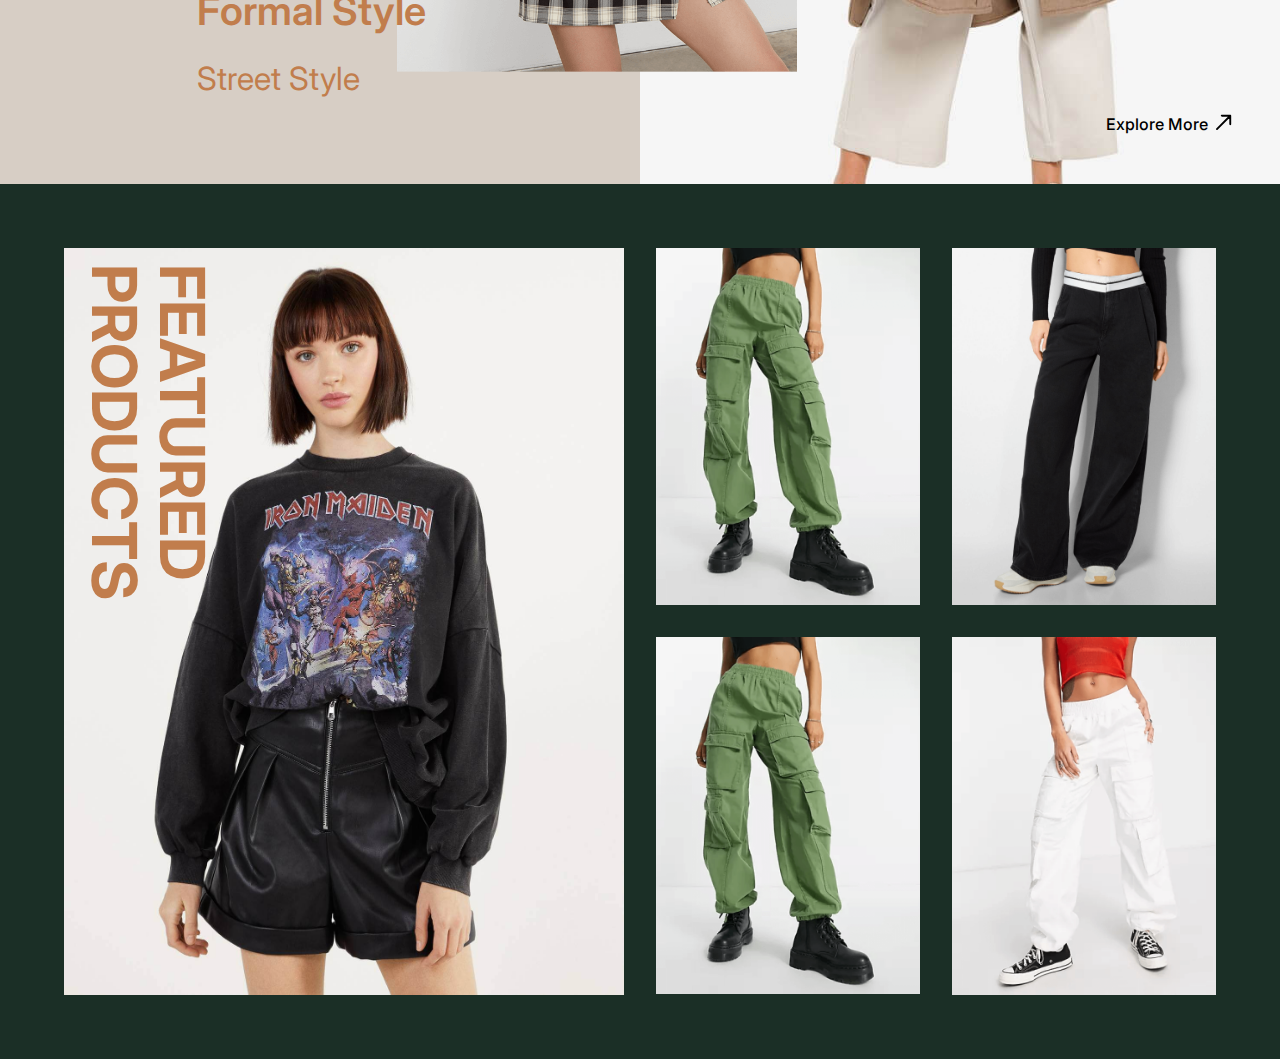
==== commit 4257d959: "fix html and adjust style inspiration padding" ====
--- a/index.html
+++ b/index.html
@@ -176,38 +176,13 @@
                             xmlns="http://www.w3.org/2000/svg"
                         >
                             <circle cx="78" cy="77" r="40" fill="#C17D4C" />
-                        <svg
-                            class="arrow-right"
-                            width="155"
-                            height="155"
-                            viewBox="0 0 155 155"
-                            fill="none"
-                            xmlns="http://www.w3.org/2000/svg"
-                        >
-                            <circle cx="78" cy="77" r="40" fill="#C17D4C" />
 
                             <path
                                 d="M69.8227 85.0705C69.3093 85.7208 69.4203 86.664 70.0705 87.1773C70.7208 87.6907 71.664 87.5797 72.1773 86.9295L69.8227 85.0705ZM87.4897 66.8247C87.3929 66.002 86.6475 65.4135 85.8247 65.5103L72.4172 67.0876C71.5945 67.1844 71.0059 67.9299 71.1027 68.7526C71.1995 69.5754 71.945 70.1639 72.7677 70.0671L84.6855 68.665L86.0876 80.5828C86.1844 81.4055 86.9299 81.9941 87.7526 81.8973C88.5754 81.8005 89.1639 81.055 89.0671 80.2323L87.4897 66.8247ZM72.1773 86.9295L87.1773 67.9295L84.8227 66.0705L69.8227 85.0705L72.1773 86.9295Z"
                                 fill="white"
                             />
                         </svg>
-                            <path
-                                d="M69.8227 85.0705C69.3093 85.7208 69.4203 86.664 70.0705 87.1773C70.7208 87.6907 71.664 87.5797 72.1773 86.9295L69.8227 85.0705ZM87.4897 66.8247C87.3929 66.002 86.6475 65.4135 85.8247 65.5103L72.4172 67.0876C71.5945 67.1844 71.0059 67.9299 71.1027 68.7526C71.1995 69.5754 71.945 70.1639 72.7677 70.0671L84.6855 68.665L86.0876 80.5828C86.1844 81.4055 86.9299 81.9941 87.7526 81.8973C88.5754 81.8005 89.1639 81.055 89.0671 80.2323L87.4897 66.8247ZM72.1773 86.9295L87.1773 67.9295L84.8227 66.0705L69.8227 85.0705L72.1773 86.9295Z"
-                                fill="white"
-                            />
-                        </svg>
-
-                        <p class="text-decor text-decor__formal">
-                            Formal Style
-                        </p>
-                        <p class="text-decor text-decor__street">
-                            Street Style
-                        </p>
-                    </div>
-                </div>
-            </div>
-        </section>
-    </body>
+
                         <p class="text-decor text-decor__formal">
                             Formal Style
                         </p>
--- a/index.css
+++ b/index.css
@@ -164,7 +164,7 @@
 .inspiration-content-wrapper {
     z-index: 3;
     gap: 12rem;
-    margin-block: 6rem;
+    margin-block: 6rem 7rem;
 }
 
 .inspiration-content-wrapper h2 {
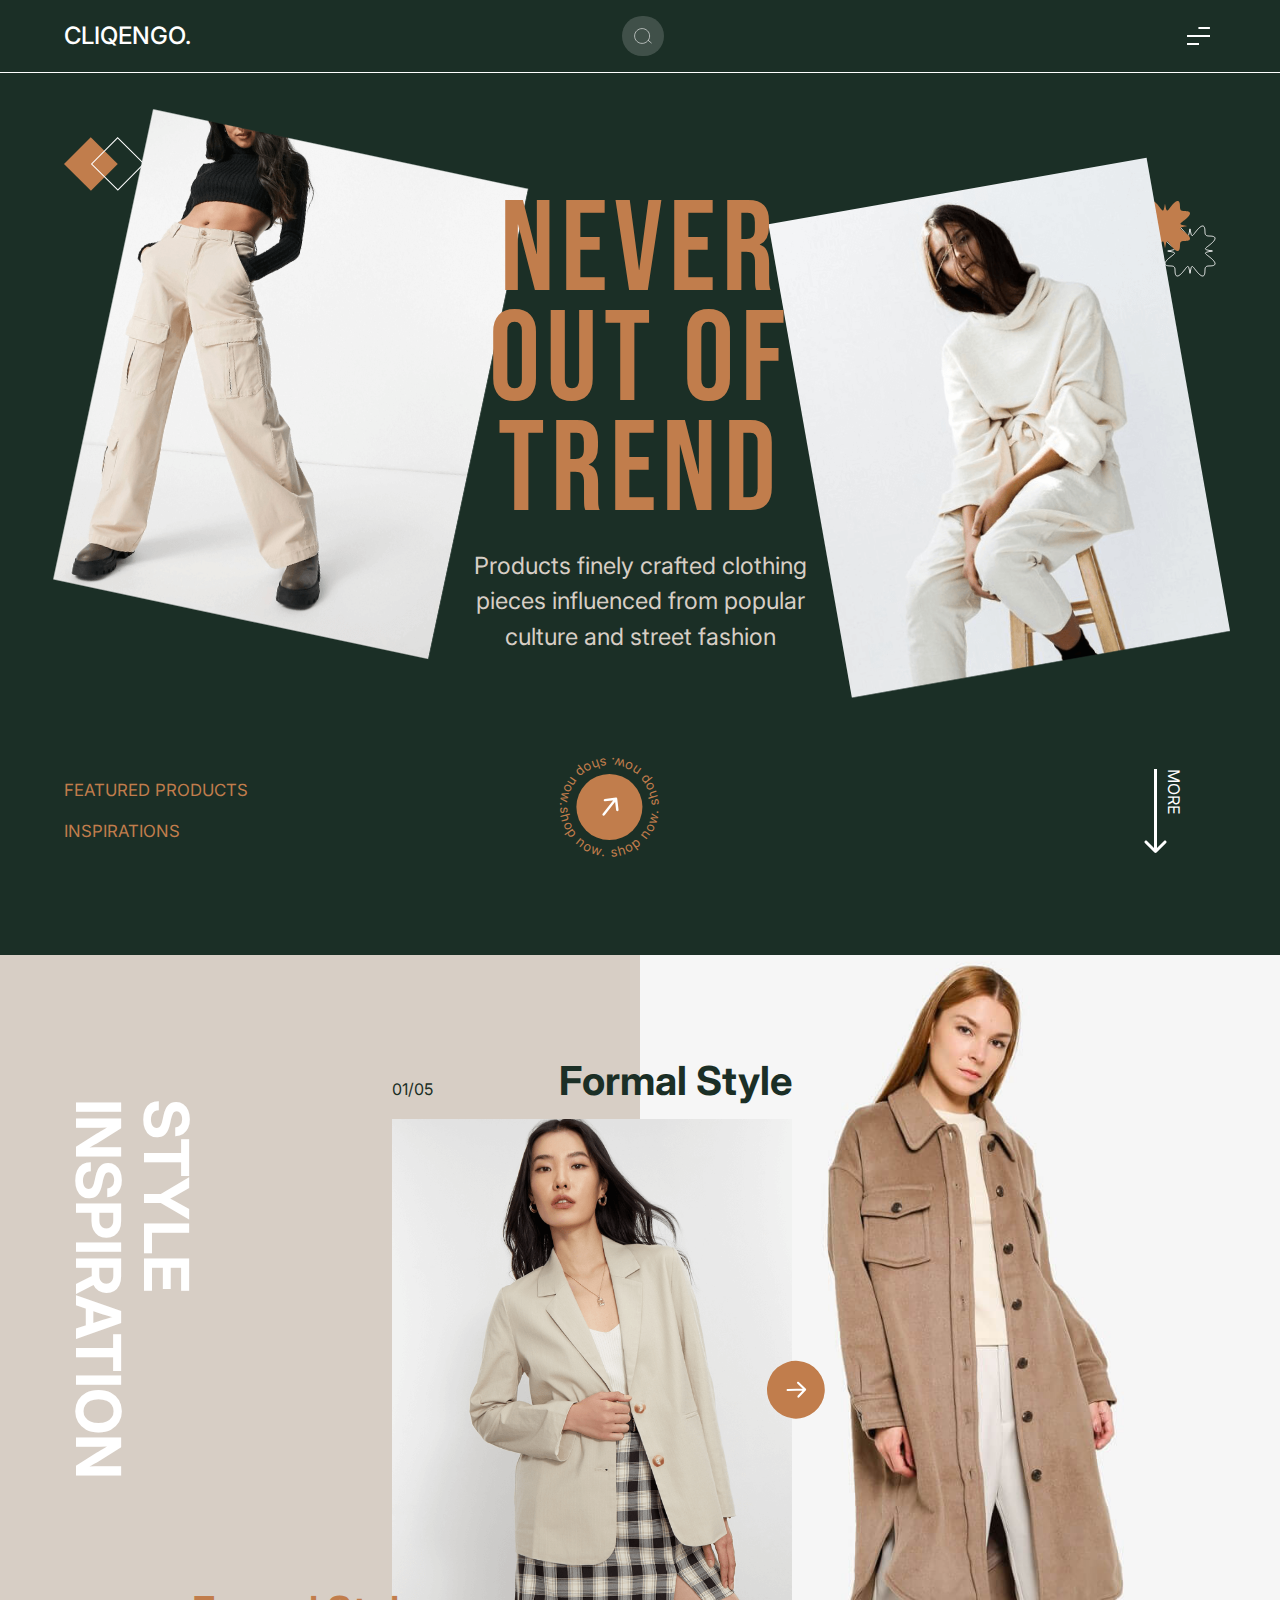
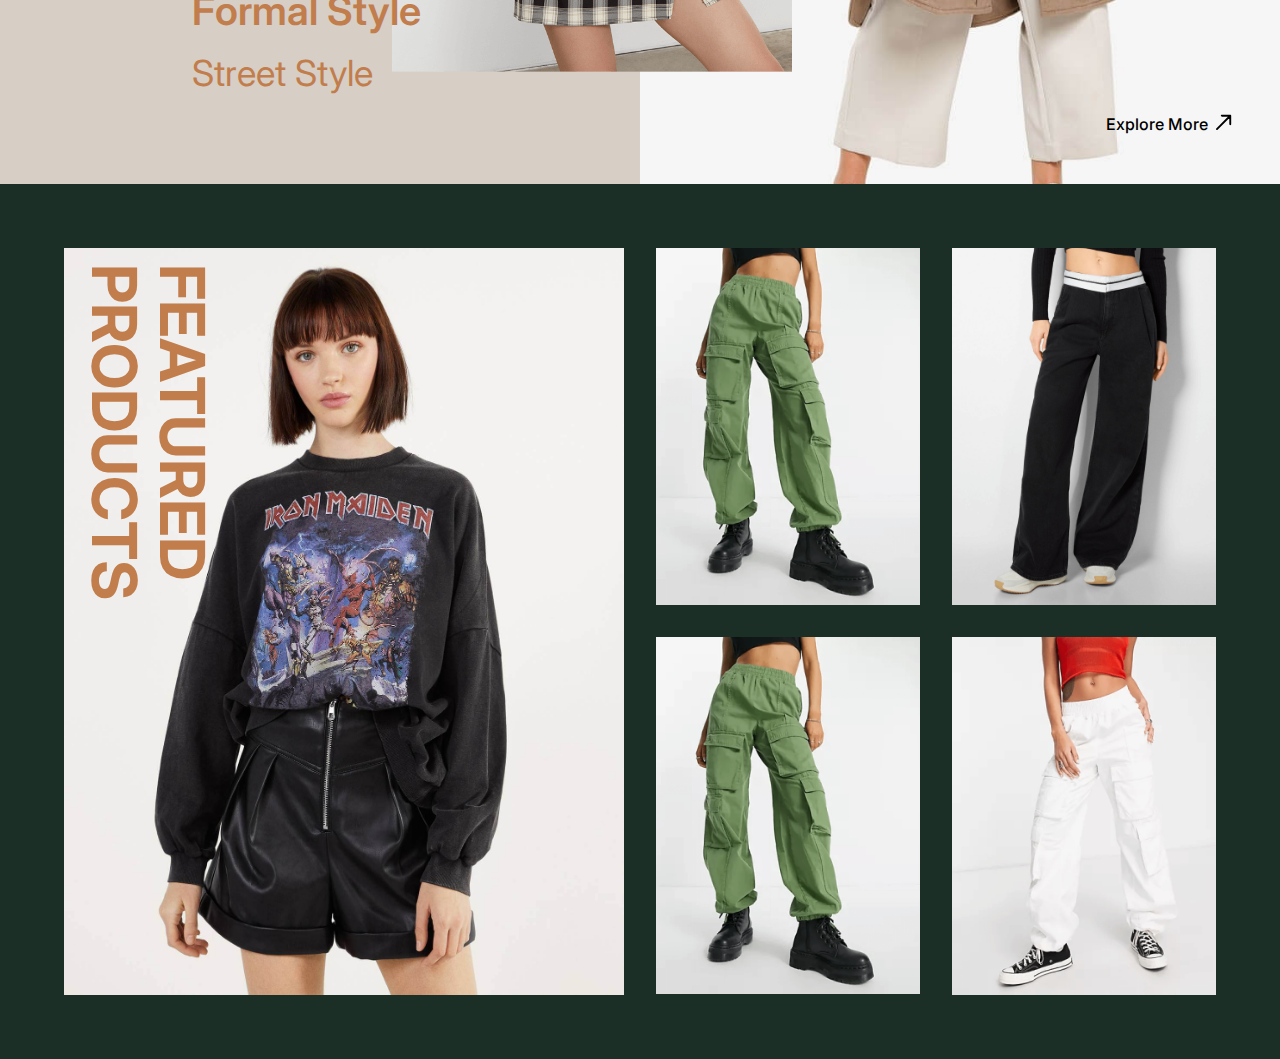
==== commit ccbf6f8f: "finish responsiveness for all section on homepage" ====
--- a/index.html
+++ b/index.html
@@ -20,7 +20,7 @@
         <header>
             <div class="container flex-sb-center">
                 <a class="logo" href="/">CLIQENGO.</a>
-                <div class="input-wrapper">
+                <div class="input-wrapper hide-for-mobile">
                     <img
                         class="input-icon"
                         src="/assets/icons/search-icon.svg"
@@ -38,6 +38,21 @@
                     <span class="line-menu"></span>
                 </button>
             </div>
+
+            <div class="mobile-search container hide-for-desktop">
+                <div class="input-wrapper">
+                    <img
+                        class="input-icon"
+                        src="/assets/icons/search-icon.svg"
+                        alt="search icon"
+                    />
+                    <input
+                        class="search-input"
+                        type="search"
+                        placeholder="Search"
+                    />
+                </div>
+            </div>
         </header>
 
         <!-- HERO SECTION -->
@@ -45,12 +60,12 @@
             <div class="container">
                 <div class="heading-container flex">
                     <img
-                        class="decoration decoration__square"
+                        class="decoration decoration__square hide-for-mobile"
                         src="/assets/icons/twin-square-decoration.svg"
                         alt="square decoration"
                     />
                     <img
-                        class="decoration decoration__star"
+                        class="decoration decoration__star hide-for-mobile"
                         src="/assets/icons/star-decoration.svg"
                         alt="star decoration"
                     />
@@ -78,7 +93,7 @@
                 </div>
 
                 <div class="hero__subsection flex-sb-center">
-                    <ul class="links-wrapper">
+                    <ul class="links-wrapper hide-for-mobile">
                         <li><a href="#">FEATURED PRODUCTS</a></li>
                         <li><a href="#">INSPIRATIONS</a></li>
                     </ul>
@@ -116,7 +131,7 @@
                         </svg>
                     </a>
 
-                    <a class="more-direction">
+                    <a class="more-direction hide-for-mobile">
                         <p>MORE</p>
                         <svg
                             width="108"
--- a/global.css
+++ b/global.css
@@ -93,6 +93,9 @@
     background-color: var(--color-green);
     padding-block: 1rem;
     border-bottom: 1px solid var(--color-white);
+    position: sticky;
+    top: 0;
+    z-index: 999;
 }
 
 .logo {
@@ -141,6 +144,19 @@
     display: none;
 }
 
+.mobile-search {
+    display: none;
+}
+
+.mobile-search .input-wrapper {
+    margin-left: 0;
+    margin-block: 0.75rem 0.5rem;
+}
+
+.mobile-search .input-wrapper .search-input {
+    width: 100%;
+}
+
 .hamburger-menu {
     background-color: transparent;
     border: none;
@@ -181,3 +197,17 @@
     transform-origin: center right;
     transform: scale(1, 1) rotate(45deg);
 }
+
+.hide-for-small-mobile {
+    display: none;
+}
+
+@media screen and (max-width: 720px) {
+    .hide-for-desktop {
+        display: block;
+    }
+
+    .hide-for-mobile {
+        display: none;
+    }
+}
--- a/index.css
+++ b/index.css
@@ -49,13 +49,13 @@
 }
 
 .heading-container .hero-image {
-    min-width: 10rem;
+    min-width: 12rem;
     max-width: 24rem;
 }
 
 .heading-container .hero-image__left {
     transform-origin: bottom right;
-    transform: rotate(12deg) translateX(-2rem);
+    transform: rotate(12deg) translate(-2rem, 0);
 }
 
 .heading-container .hero-image__right {
@@ -72,7 +72,7 @@
 }
 
 .links-wrapper li {
-    font-size: 1.5rem;
+    font-size: clamp(1rem, 1vw + 0.25rem, 1.5rem);
     list-style: none;
     color: var(--color-brown);
     text-underline-offset: 0.5rem;
@@ -102,7 +102,6 @@
 }
 
 .more-direction {
-    display: block;
     color: var(--color-white);
     transform: rotate(90deg) translateX(0.75rem);
     overflow-x: hidden;
@@ -168,7 +167,7 @@
 }
 
 .inspiration-content-wrapper h2 {
-    font-size: 4rem;
+    font-size: clamp(2rem, 4vw + 0.675rem, 4rem);
     color: var(--color-white);
     writing-mode: vertical-rl;
     line-height: 1.1;
@@ -216,9 +215,9 @@
 }
 
 .text-decor__street {
-    font-size: 2rem;
+    font-size: 2.25rem;
     font-weight: 400;
-    bottom: -5%;
+    bottom: -4.5%;
 }
 
 /* -------------------------------- FEATURED PRODUCTS SECTION ---------------------------- */
@@ -255,17 +254,203 @@
 }
 
 .product-item-1 {
-    grid-area: 1 / 5 / span 1 / span 2;
+    grid-area: 1 / 5 / 2 / 7;
 }
 
 .product-item-2 {
-    grid-area: 1 / 7 / span 1 / span 2;
+    grid-area: 1 / 7 / 2 / 9;
 }
 
 .product-item-3 {
-    grid-area: 2 / 5 / span 1 / span 2;
+    grid-area: 2 / 5 / 3 / 7;
 }
 
 .product-item-4 {
-    grid-area: 2 / 7 / span 1 / span 2;
-}
+    grid-area: 2 / 7 / 3 / 9;
+}
+
+@media screen and (max-width: 1150px) {
+    /* ----------- STYLE INSPIRATION SECTION --------------- */
+    .inspiration-content-wrapper {
+        gap: 8rem;
+    }
+
+    .inspiration-content img {
+        max-width: 18rem;
+    }
+
+    .title-wrapper h3 {
+        font-size: 2rem;
+    }
+
+    .text-decor {
+        left: -40%;
+    }
+
+    .text-decor__formal {
+        font-size: 2rem;
+    }
+
+    .text-decor__street {
+        bottom: -4.5%;
+        font-size: 1.75rem;
+    }
+}
+
+@media screen and (max-width: 920px) {
+    .inspiration-content-wrapper {
+        gap: 7rem;
+        margin-block: 4rem 6rem;
+    }
+
+    .inspiration-content img {
+        max-width: 14rem;
+    }
+
+    .title-wrapper h3 {
+        font-size: 1.5rem;
+    }
+
+    .text-decor {
+        left: -40%;
+    }
+
+    .text-decor__formal {
+        font-size: 1.75rem;
+    }
+
+    .text-decor__street {
+        bottom: -4.5%;
+        font-size: 1.5rem;
+    }
+}
+
+@media screen and (max-width: 720px) {
+    /* ----------- HERO SECTION --------------- */
+
+    .shop-button {
+        margin-inline-start: 0;
+        width: 7rem;
+    }
+
+    .hero__subsection {
+        justify-content: center;
+        margin-block: 1.5rem;
+    }
+
+    .decoration__square {
+        top: -5rem;
+    }
+
+    .decoration__star {
+        top: -3rem;
+    }
+
+    .heading-container .hero-image__left {
+        transform: rotate(18deg) translate(-1rem, -1.5rem);
+    }
+
+    .heading-container .hero-image__right {
+        transform: translate(0.5rem, 0rem) rotate(-15deg);
+    }
+
+    /* ----------- STYLE INSPIRATION SECTION --------------- */
+    .inspiration-content-wrapper {
+        gap: 5rem;
+        margin-block: 3rem 5rem;
+    }
+
+    .inspiration-content img {
+        max-width: 12rem;
+    }
+
+    .arrow-right {
+        width: 5rem;
+        top: 45%;
+        transform: rotate(50deg) translate(0, -33%);
+    }
+
+    .title-wrapper p {
+        font-size: 0.875rem;
+    }
+
+    .title-wrapper h3 {
+        font-size: 1rem;
+    }
+
+    .text-decor {
+        left: -25%;
+    }
+
+    .text-decor__formal {
+        font-size: 1rem;
+    }
+
+    .text-decor__street {
+        bottom: -4.5%;
+        font-size: 1rem;
+    }
+
+    .explore-more-button {
+        margin: 0 1.5rem 1.5rem 0;
+    }
+
+    /* ------------- FEATURED PRODUCTS SECTION ------------ */
+
+    .products-container {
+        gap: 1rem;
+    }
+}
+
+@media screen and (max-width: 588px) {
+    /* -------------- STYLE INSPIRATION SECTION ---------- */
+    .inspiration-content-wrapper {
+        justify-content: center;
+        gap: 2rem;
+    }
+
+    .inspiration-right-image {
+        top: 0;
+        left: 0;
+        right: 0;
+        width: 100%;
+        object-fit: cover;
+        opacity: 0.2;
+    }
+
+    .explore-more-button {
+        display: none;
+    }
+
+    /* ------------- FEATURED PRODUCTS SECTION ------------ */
+    .products-container {
+        grid-template-columns: repeat(2, 1fr);
+        grid-template-rows: repeat(3, auto);
+    }
+
+    .main-product {
+        grid-area: 1 / 1 / 2 / 3;
+    }
+
+    .product-item-1 {
+        grid-area: 2 / 1 / 3 / 2;
+    }
+
+    .product-item-2 {
+        grid-area: 2 / 2 / 3 / 3;
+    }
+
+    .product-item-3 {
+        grid-area: 3 / 2 / 4 / 3;
+    }
+
+    .product-item-4 {
+        grid-area: 3 / 1 / 4 / 2;
+    }
+}
+
+@media screen and (max-width: 375px) {
+    .inspiration-content img {
+        width: 10rem;
+    }
+}
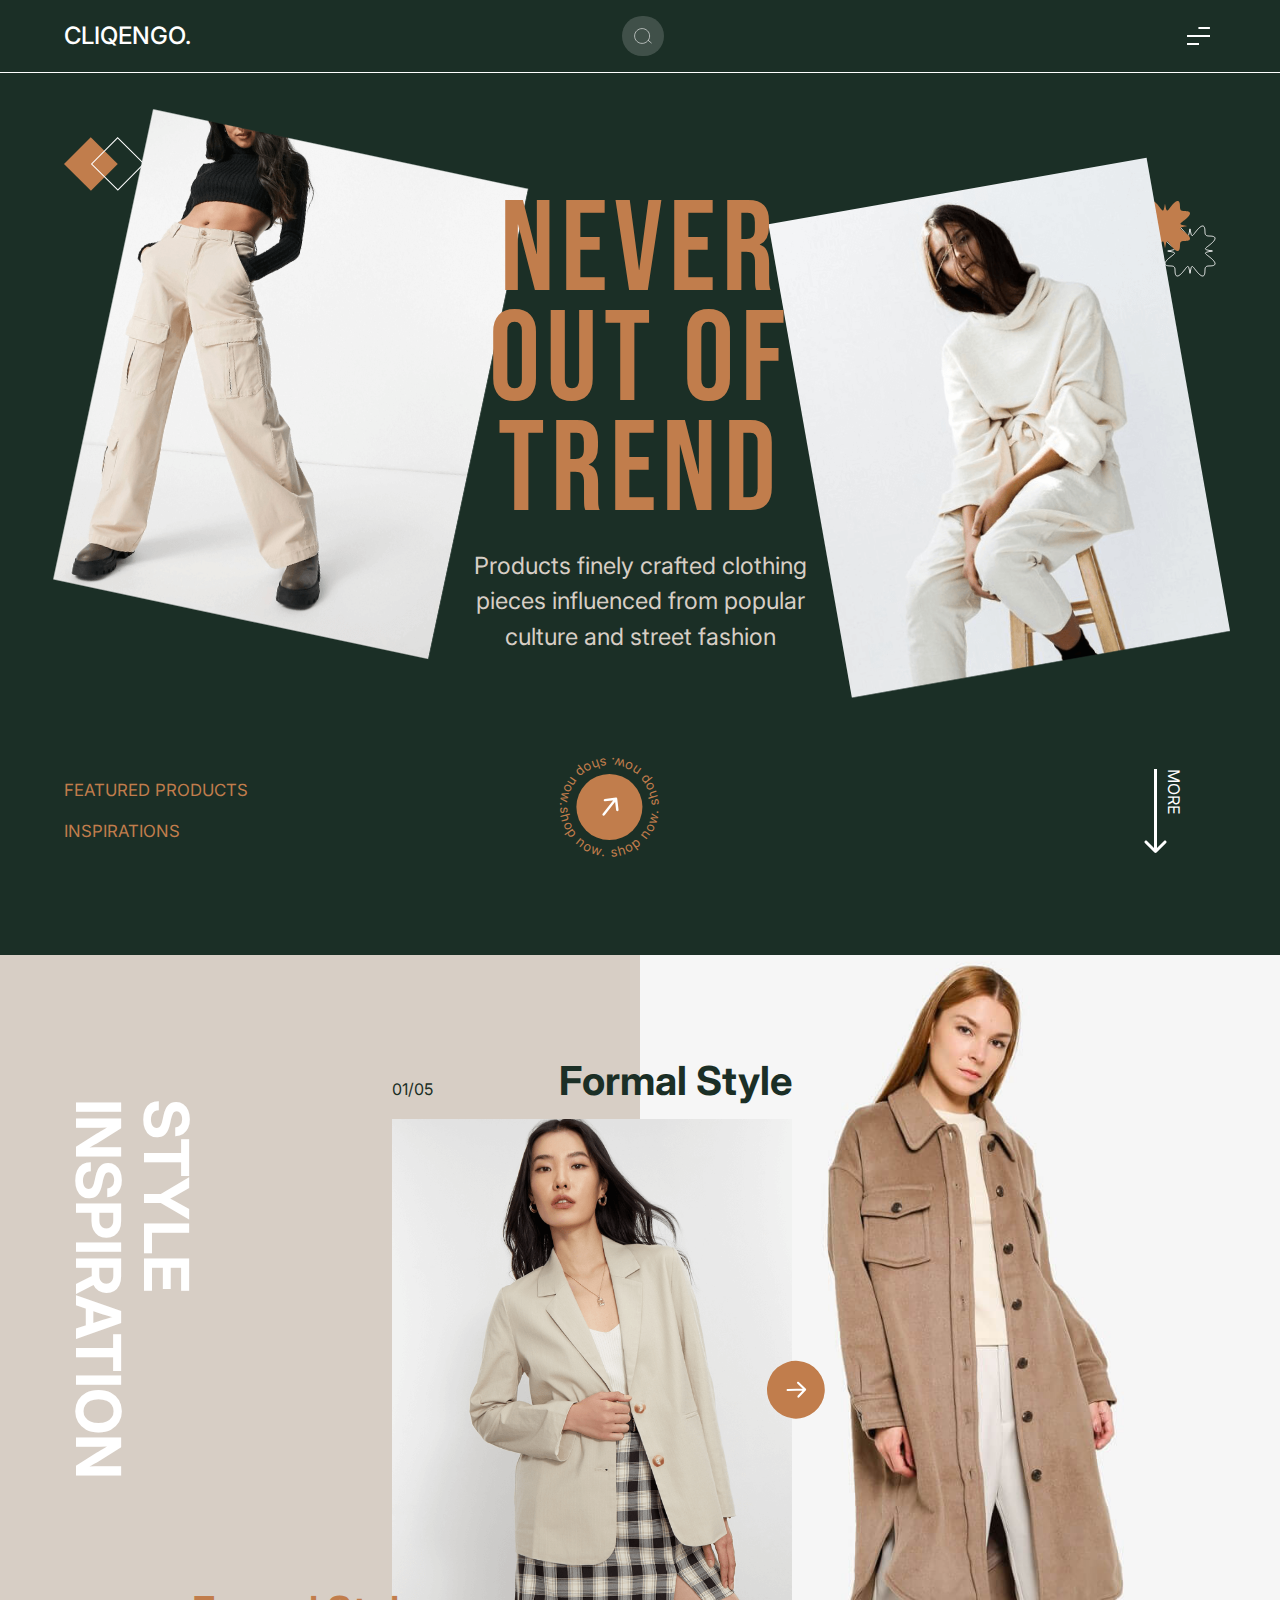
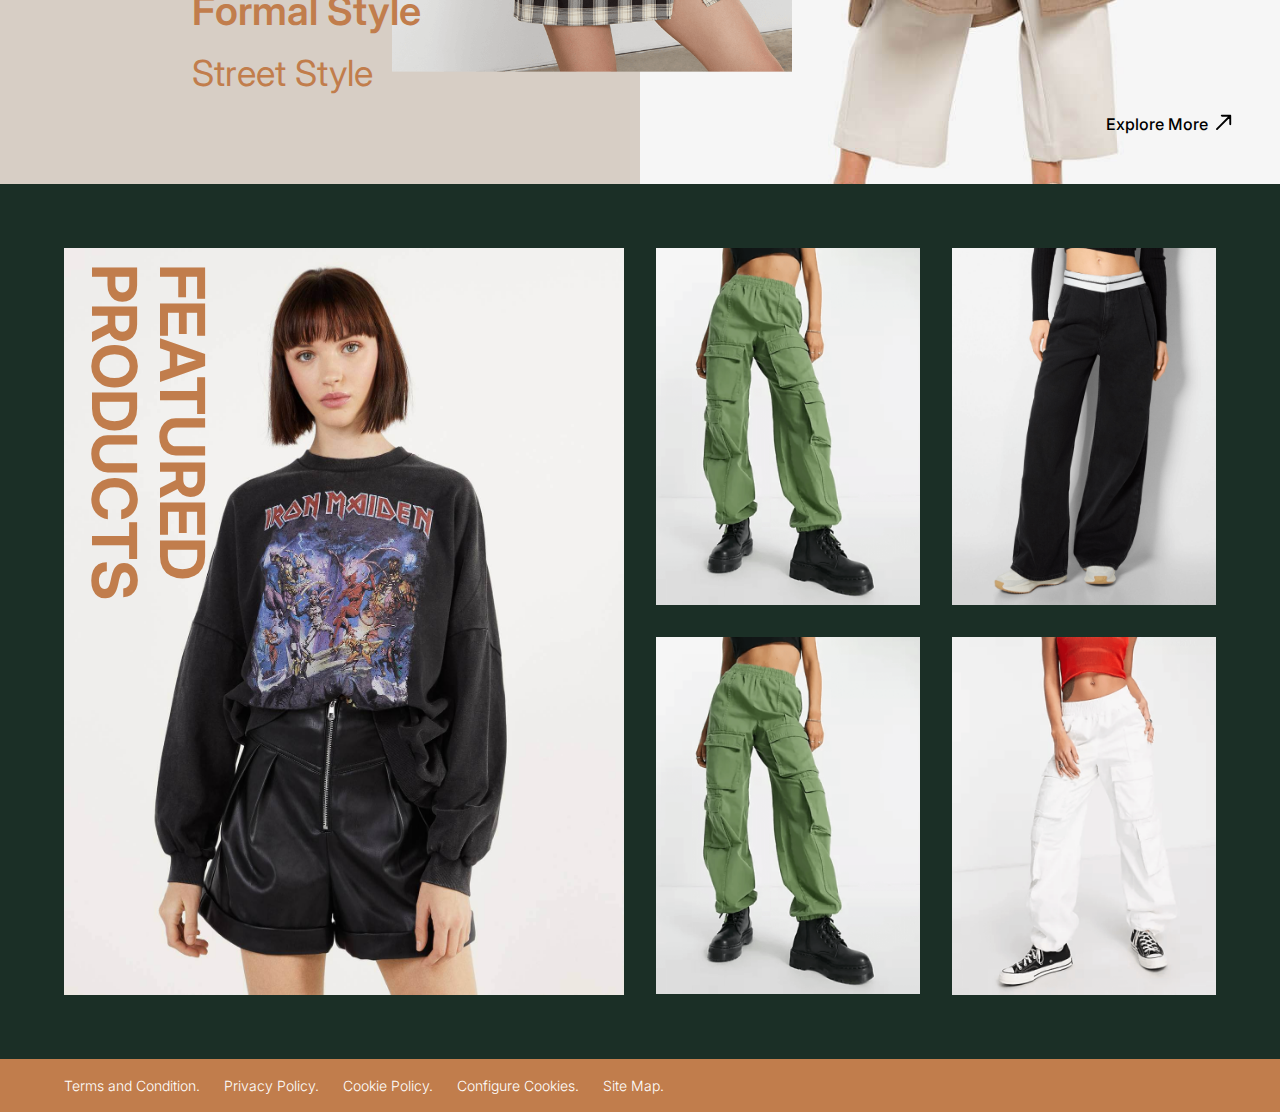
==== commit 72eb3abd: "add footer" ====
--- a/index.html
+++ b/index.html
@@ -241,5 +241,16 @@
                 />
             </div>
         </section>
+
+        <!-- FOOTER -->
+        <footer>
+            <div class="container flex links-container">
+                <a href="#">Terms and Condition.</a>
+                <a href="#">Privacy Policy.</a>
+                <a href="#">Cookie Policy.</a>
+                <a href="#">Configure Cookies.</a>
+                <a href="#">Site Map.</a>
+            </div>
+        </footer>
     </body>
 </html>
--- a/global.css
+++ b/global.css
@@ -202,6 +202,18 @@
     display: none;
 }
 
+footer {
+    background-color: var(--color-brown);
+    color: var(--color-white);
+    padding-block: 1rem;
+    font-weight: 300;
+    font-size: 0.875rem;
+}
+
+footer .links-container {
+    gap: 1.5rem;
+}
+
 @media screen and (max-width: 720px) {
     .hide-for-desktop {
         display: block;
@@ -210,4 +222,14 @@
     .hide-for-mobile {
         display: none;
     }
-}
+
+    footer {
+        font-size: 0.625rem;
+    }
+
+    footer .links-container {
+        gap: 1rem;
+        flex-wrap: wrap;
+        justify-content: center;
+    }
+}
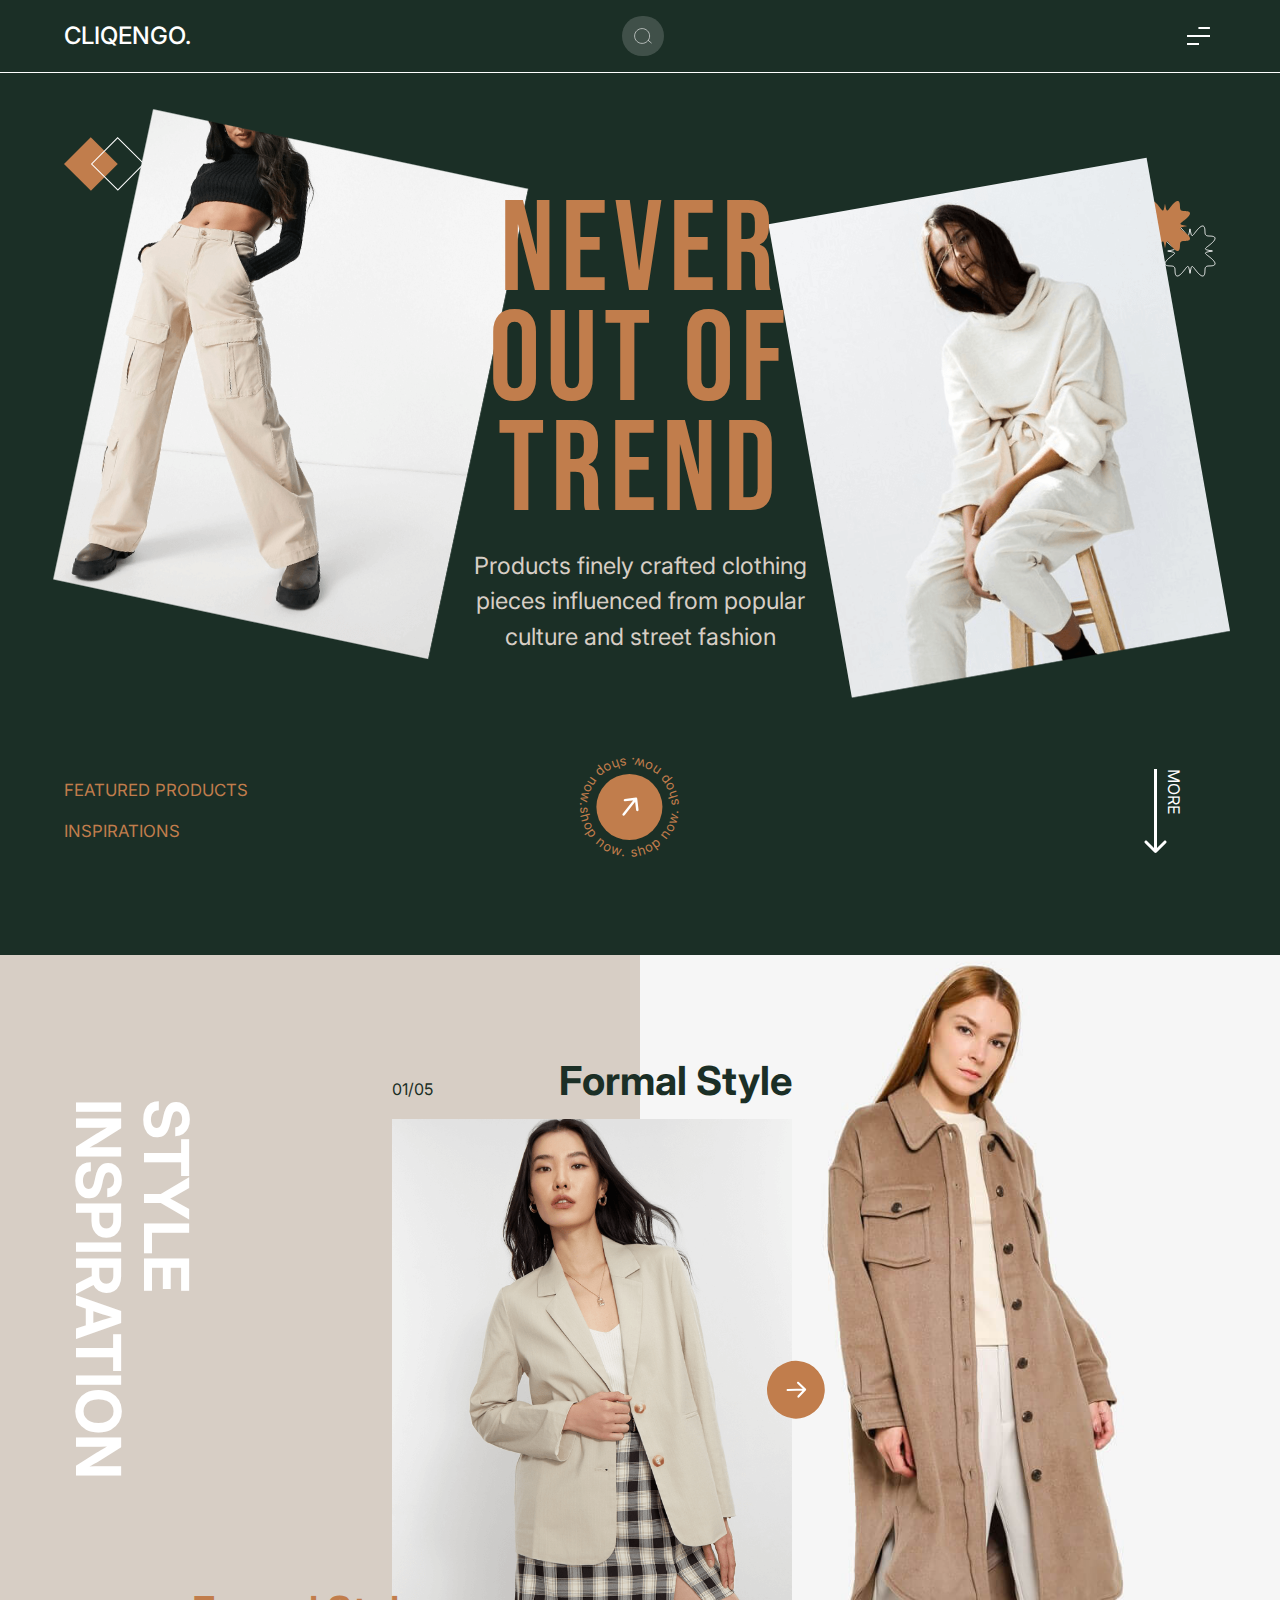
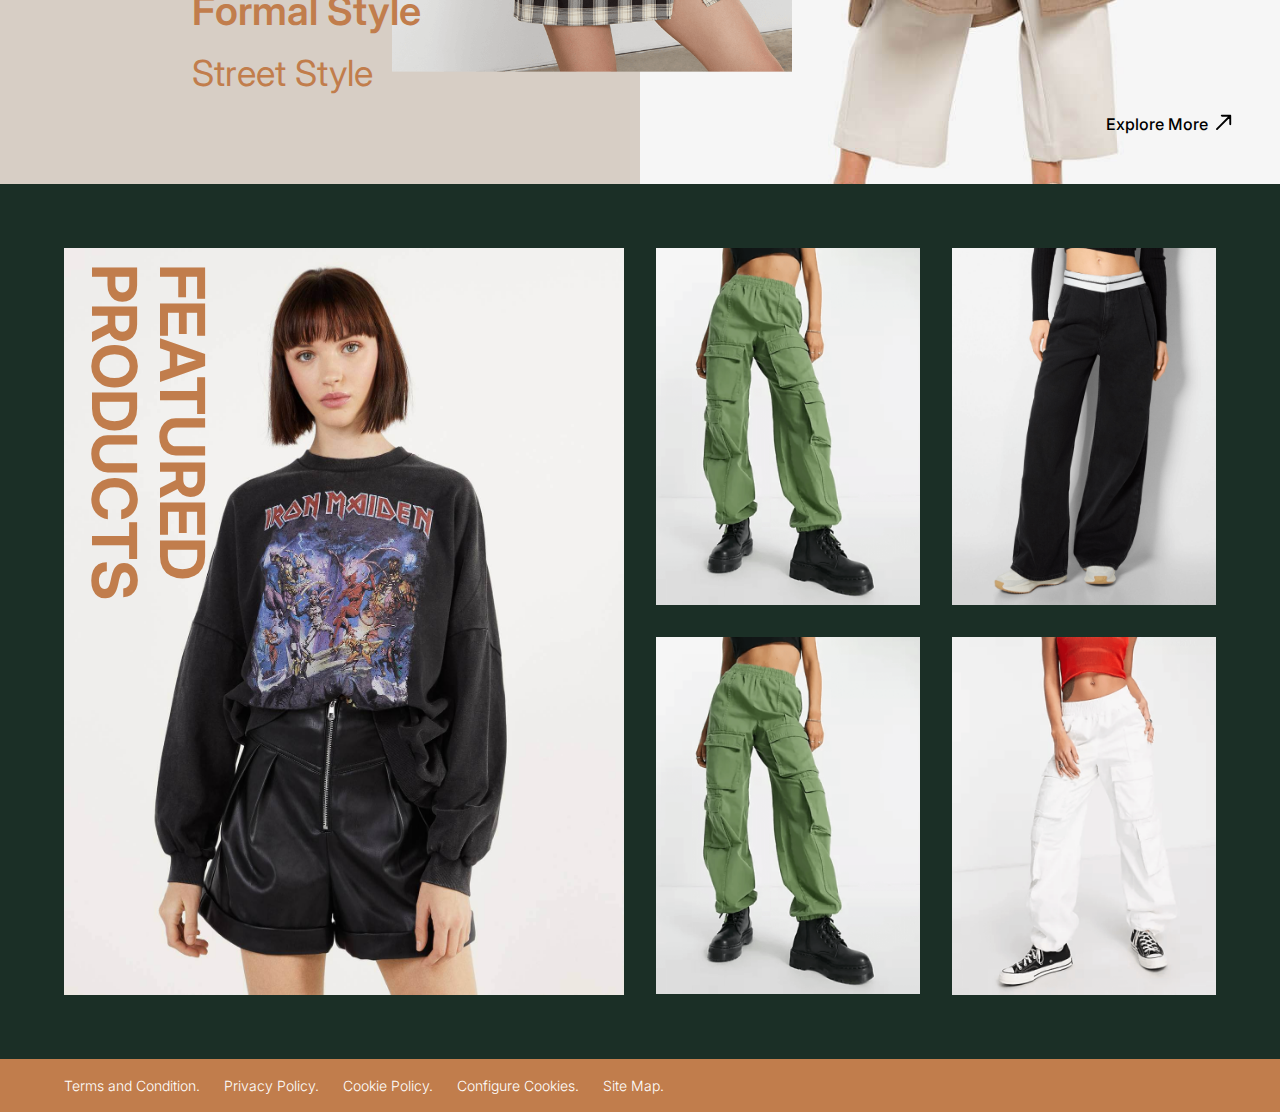
==== commit c47d6409: "add fixed position menu-box and its interactivity" ====
--- a/index.html
+++ b/index.html
@@ -53,6 +53,15 @@
                     />
                 </div>
             </div>
+
+            <nav class="menu-box flex">
+                <ul>
+                    <li><a href="/">Home.</a></li>
+                    <li><a href="/about.html">About.</a></li>
+                    <li><a href="/product.html">Product.</a></li>
+                    <li><a href="/contact.html">Contact.</a></li>
+                </ul>
+            </nav>
         </header>
 
         <!-- HERO SECTION -->
--- a/global.css
+++ b/global.css
@@ -164,6 +164,8 @@
     flex-direction: column;
     gap: 0.375rem;
     cursor: pointer;
+    position: relative;
+    z-index: 1001;
 }
 
 .line-menu {
@@ -185,6 +187,10 @@
     transform: scale(0.5, 1);
 }
 
+.hamburger-menu.active .line-menu {
+    background-color: var(--color-green);
+}
+
 .hamburger-menu.active .line-menu:first-child {
     transform: scale(1, 1) rotate(-45deg);
 }
@@ -214,7 +220,47 @@
     gap: 1.5rem;
 }
 
+.menu-box {
+    justify-content: center;
+    align-items: center;
+    position: absolute;
+    top: 0;
+    right: 0;
+    height: 100vh;
+    z-index: 1000;
+    background-color: rgba(255, 255, 255, 0.8);
+    border-left: 2px solid rgba(255, 255, 255, 0.8);
+    backdrop-filter: blur(7px);
+    padding-inline: 10rem;
+    transition: transform 200ms ease;
+    transform: translate3d(100%, 0, 0);
+}
+
+.menu-box.active {
+    transform: translate3d(0, 0, 0);
+}
+
+.menu-box ul {
+    position: relative;
+    z-index: 1001;
+    list-style: none;
+    font-size: clamp(1.5rem, 2vw + 1rem, 2.5rem);
+    font-weight: 500;
+}
+
+.menu-box ul li:hover {
+    color: var(--color-brown);
+}
+
+.menu-box ul > * + * {
+    margin-block-start: 3rem;
+}
+
 @media screen and (max-width: 720px) {
+    .menu-box {
+        padding-inline: 7rem;
+    }
+
     .hide-for-desktop {
         display: block;
     }
@@ -233,3 +279,10 @@
         justify-content: center;
     }
 }
+
+@media screen and (max-width: 420px) {
+    .menu-box {
+        width: 100vw;
+        padding-inline: 0;
+    }
+}
--- a/index.css
+++ b/index.css
@@ -88,7 +88,7 @@
 
 .shop-button {
     display: block;
-    margin-inline-start: -12%;
+    margin-inline-start: -8.5%;
     width: 8rem;
 }
 
@@ -124,7 +124,7 @@
 
 .style-inspiration {
     background-color: var(--color-cream);
-    overflow-y: hidden;
+    overflow: hidden;
 }
 
 .big-container {
